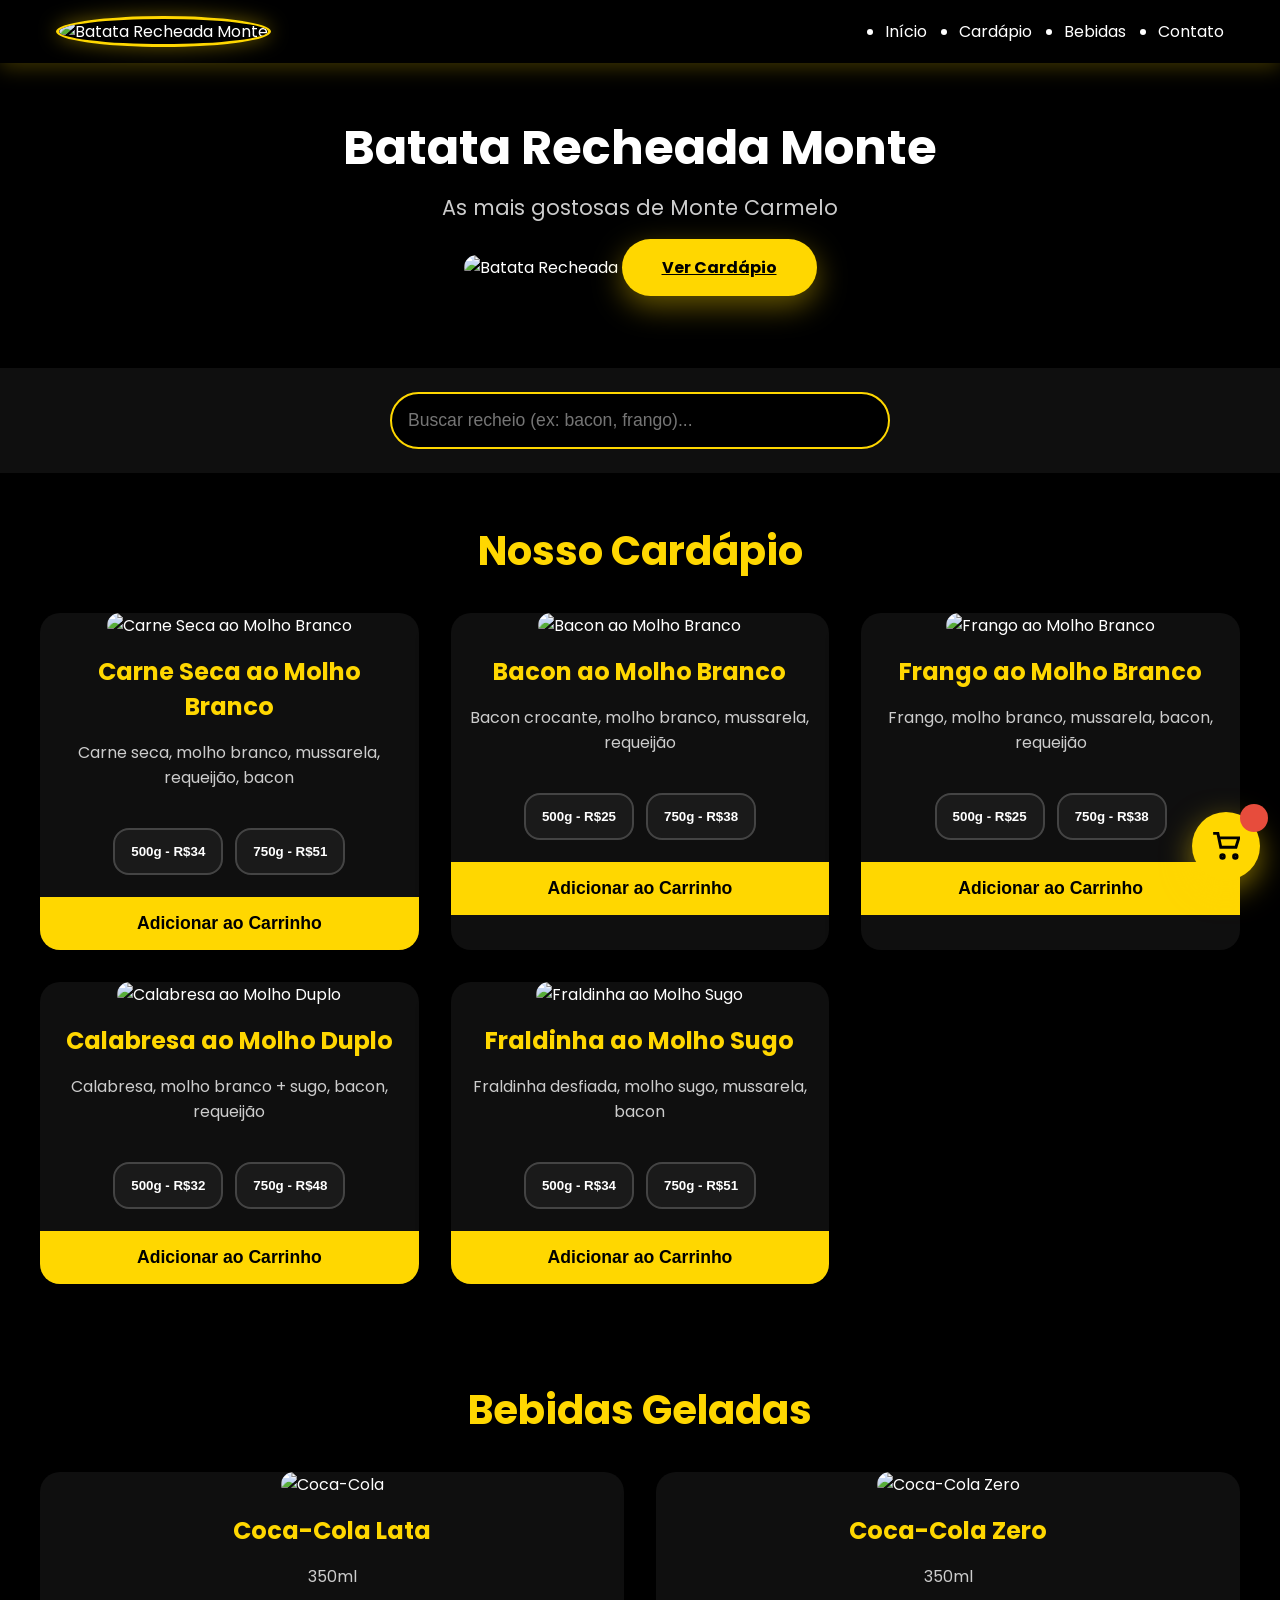
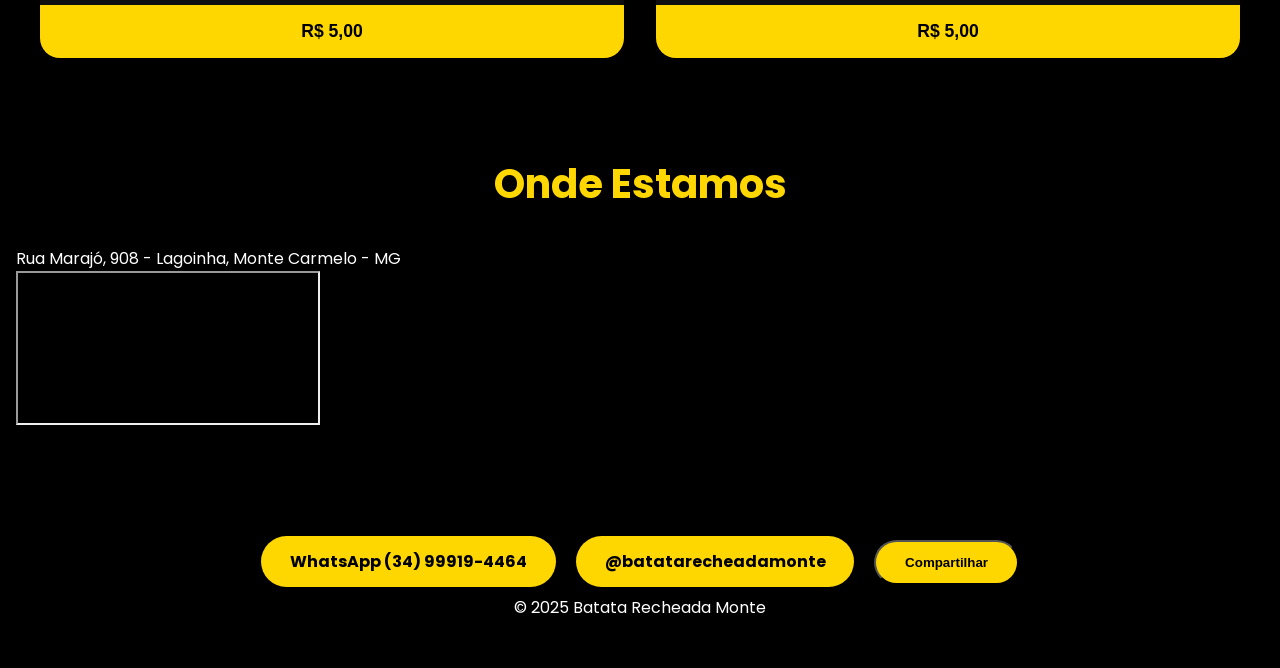
==== index.html @ 9c7a5e6d "toppdms Signed-off-by: PABLO AFONSO CASTRO RODRIGUES <130113391+pabloscriptgame@users.noreply.github" ====
<!DOCTYPE html>
<html lang="pt-BR">

<head>
    <meta charset="UTF-8">
    <meta name="viewport" content="width=device-width, initial-scale=1.0">
    <title>Batata Recheada Monte - Delivery Monte Carmelo</title>
    <meta name="description" content="As melhores batatas recheadas de Monte Carmelo! Delivery rápido via WhatsApp.">
    <link rel="stylesheet" href="style.css">
    <link href="https://fonts.googleapis.com/css2?family=Poppins:wght@300;400;500;600;700&display=swap" rel="stylesheet">
    <link rel="icon" href="https://i.ibb.co/678MfNfq/20251102-111004.png" type="image/png">
</head>

<body>

    <header>
        <nav>
            <div class="logo">
                <img src="https://i.ibb.co/fdQ1Bt4S/20251022-124747.png" alt="Batata Recheada Monte" class="logo-img">
            </div>
            <button class="hamburger" onclick="toggleMenu()">Menu</button>
            <ul class="nav-links" id="nav-links">
                <li><a href="#hero" onclick="closeMenu()">Início</a></li>
                <li><a href="#menu" onclick="closeMenu()">Cardápio</a></li>
                <li><a href="#bebidas" onclick="closeMenu()">Bebidas</a></li>
                <li><a href="#contact" onclick="closeMenu()">Contato</a></li>
            </ul>
        </nav>
    </header>

    <section id="hero">
        <div class="hero-content">
            <h1>Batata Recheada Monte</h1>
            <p>As mais gostosas de Monte Carmelo</p>
            <img src="https://i.ibb.co/DfMRR5hz/20251031-173449-1.jpg" alt="Batata Recheada" loading="lazy">
            <a href="#menu" class="btn">Ver Cardápio</a>
        </div>
    </section>

    <section id="search-section">
        <input type="search" id="menu-search" placeholder="Buscar recheio (ex: bacon, frango)...">
    </section>

    <section id="menu">
        <h2>Nosso Cardápio</h2>
        <div class="menu-grid" id="menu-grid"></div>
    </section>

    <section id="bebidas">
        <h2>Bebidas Geladas</h2>
        <div class="menu-grid">
            <article class="menu-item">
                <img src="https://i.ibb.co/qf5F4vn/20251031-163500.jpg" alt="Coca-Cola" onclick="openModal(this.src)">
                <h3>Coca-Cola Lata</h3>
                <p>350ml</p>
                <button class="add-to-cart" onclick="addDrink('Coca-Cola Lata', 5)">R$ 5,00</button>
            </article>
            <article class="menu-item">
                <img src="https://i.ibb.co/FkS7brzJ/20251031-163524.jpg" alt="Coca-Cola Zero" onclick="openModal(this.src)">
                <h3>Coca-Cola Zero</h3>
                <p>350ml</p>
                <button class="add-to-cart" onclick="addDrink('Coca-Cola Zero', 5)">R$ 5,00</button>
            </article>
        </div>
    </section>

    <section id="map-section">
        <h2>Onde Estamos</h2>
        <p>Rua Marajó, 908 - Lagoinha, Monte Carmelo - MG</p>
        <iframe src="https://www.google.com/maps/embed?pb=!1m18!1m12!1m3!1d3759.8!2d-47.4989!3d-18.725!2m3!1f0!2f0!3f0!3m2!1i1024!2i768!4f13.1!3m3!1m2!1s0x0%3A0x0!2zMTjCsDQzJzM1LjciUyA0N8KwMjknNTguM1c!5e0!3m2!1spt-BR!2sbr!4v1720572800000" allowfullscreen="" loading="lazy"></iframe>
    </section>

    <footer id="contact">
        <div class="social-links">
            <a href="https://wa.me/553499194464" target="_blank">WhatsApp (34) 99919-4464</a>
            <a href="https://instagram.com/batatarecheadamonte" target="_blank">@batatarecheadamonte</a>
            <button onclick="shareSite()" class="share-btn">Compartilhar</button>
        </div>
        <p>© 2025 Batata Recheada Monte</p>
    </footer>

    <!-- Botão Carrinho -->
    <button id="cart-toggle" onclick="toggleCart()">
        <svg width="28" height="28" viewBox="0 0 24 24" fill="none" stroke="currentColor" stroke-width="2.5">
            <circle cx="9" cy="21" r="1.5"></circle>
            <circle cx="20" cy="21" r="1.5"></circle>
            <path d="M1 1h4l2.5 12h13l2.5-8H6"></path>
        </svg>
        <span id="cart-count">0</span>
    </button>

    <!-- CARRINHO PERFEITO -->
    <div id="cart" class="cart-modal">
        <div class="cart-header">
            <h3>Seu Pedido</h3>
            <button onclick="toggleCart()" class="close-cart">×</button>
        </div>

        <div id="cart-items" class="cart-items"></div>

        <div class="cart-footer">
            <!-- Tipo de pedido -->
            <div class="delivery-options">
                <label class="active"><input type="radio" name="type" value="pickup" checked onchange="updateDelivery()"> Retirada</label>
                <label><input type="radio" name="type" value="delivery" onchange="updateDelivery()"> Entrega +R$8</label>
            </div>

            <!-- Endereço -->
            <div id="address-fields" style="display:none;">
                <input type="text" id="customer-name" placeholder="Seu nome completo">
                <input type="text" id="street" placeholder="Rua / Avenida">
                <input type="text" id="number" placeholder="Número">
                <input type="text" id="neighborhood" placeholder="Bairro">
            </div>

            <!-- Pagamento -->
            <div class="payment-options">
                <label class="active"><input type="radio" name="payment" value="dinheiro" checked> Dinheiro</label>
                <label><input type="radio" name="payment" value="cartao"> Cartão</label>
                <label class="pix-label">
                    <input type="radio" name="payment" value="pix"> PIX
                    <button type="button" onclick="copyPix()" class="copy-pix-btn">Copiar chave</button>
                </label>
            </div>

            <!-- Troco -->
            <div id="troco-field" class="troco-field">
                <input type="number" id="troco-value" placeholder="Troco para quanto? (opcional)" step="0.01">
            </div>

            <div class="total">
                <span>Total:</span>
                <strong id="cart-total">R$ 0,00</strong>
            </div>

            <button id="checkout-btn" onclick="checkout()">Finalizar Pedido no WhatsApp</button>
        </div>
    </div>

    <div id="cart-overlay" onclick="toggleCart()"></div>

    <div id="image-modal" class="image-modal" onclick="closeModal()">
        <span class="modal-close" onclick="closeModal()">×</span>
        <img id="modal-image" src="" alt="">
    </div>

    <div id="toast-container"></div>

    <script src="script.js"></script>
</body>

</html>
---- style.css ----
:root {
    --bg: #000;
    --card: #0f0f0f;
    --gold: #FFD700;
    --gold-dark: #ccac00;
    --text: #fff;
    --text-light: #ccc;
    --border: #333;
}

* {
    margin: 0;
    padding: 0;
    box-sizing: border-box
}

body {
    font-family: 'Poppins', sans-serif;
    background: var(--bg);
    color: var(--text);
    overflow-x: hidden
}


/* HEADER */

header {
    background: var(--bg);
    padding: 1rem 0;
    position: fixed;
    width: 100%;
    top: 0;
    z-index: 1000;
    box-shadow: 0 4px 20px rgba(255, 215, 0, .25)
}

nav {
    max-width: 1200px;
    margin: auto;
    display: flex;
    justify-content: space-between;
    align-items: center;
    padding: 0 1rem
}

.logo-img {
    width: 70px;
    border: 3px solid var(--gold);
    border-radius: 50%;
    box-shadow: 0 0 20px rgba(255, 215, 0, .4)
}

.hamburger {
    display: none;
    background: none;
    border: none;
    color: var(--gold);
    font-size: 2rem;
    cursor: pointer
}

.nav-links {
    display: flex;
    gap: 2rem
}

.nav-links a {
    color: var(--text);
    text-decoration: none;
    position: relative;
    transition: .3s
}

.nav-links a::after {
    content: '';
    position: absolute;
    bottom: -8px;
    left: 0;
    width: 0;
    height: 2px;
    background: var(--gold);
    transition: .3s
}

.nav-links a:hover::after {
    width: 100%
}


/* HERO */

#hero {
    text-align: center;
    padding: 7rem 1rem 4rem;
    background: linear-gradient(rgba(0, 0, 0, .85), rgba(0, 0, 0, .95)), url('https://i.ibb.co/DfMRR5hz/20251031-173449-1.jpg') center/cover
}

#hero h1 {
    font-size: 3rem;
    margin-bottom: .5rem
}

#hero p {
    font-size: 1.3rem;
    color: var(--text-light)
}

#hero img {
    max-width: 100%;
    border-radius: 20px;
    margin: 1.5rem 0;
    box-shadow: 0 15px 40px rgba(0, 0, 0, .8)
}

.btn {
    background: var(--gold);
    color: #000;
    padding: 1rem 2.5rem;
    border-radius: 50px;
    font-weight: 700;
    display: inline-block;
    margin-top: 1rem;
    box-shadow: 0 10px 30px rgba(255, 215, 0, .4);
    transition: .3s
}

.btn:hover {
    background: var(--gold-dark);
    transform: translateY(-4px)
}


/* BUSCA */

#search-section {
    padding: 1.5rem;
    background: var(--card);
    text-align: center
}

#menu-search {
    width: 90%;
    max-width: 500px;
    padding: 1rem;
    border: 2px solid var(--gold);
    border-radius: 50px;
    background: var(--bg);
    color: white;
    font-size: 1.1rem
}

#menu-search:focus {
    outline: none;
    box-shadow: 0 0 0 5px rgba(255, 215, 0, .3)
}


/* SEÇÕES */

section {
    padding: 3rem 1rem
}

h2 {
    text-align: center;
    font-size: 2.5rem;
    margin-bottom: 2rem;
    color: var(--gold)
}


/* CARDÁPIO */

.menu-grid {
    display: grid;
    grid-template-columns: repeat(auto-fit, minmax(300px, 1fr));
    gap: 2rem;
    max-width: 1200px;
    margin: auto
}

.menu-item {
    background: var(--card);
    border-radius: 20px;
    overflow: hidden;
    box-shadow: 0 10px 30px rgba(0, 0, 0, .7);
    transition: .4s;
    text-align: center
}

.menu-item:hover {
    transform: translateY(-15px);
    box-shadow: 0 20px 50px rgba(255, 215, 0, .3)
}

.menu-item img {
    width: 100%;
    height: 220px;
    object-fit: cover;
    border-radius: 16px;
    cursor: zoom-in;
    transition: .4s
}

.menu-item img:hover {
    transform: scale(1.03);
    filter: brightness(1.1)
}

.menu-item h3 {
    padding: 1rem;
    font-size: 1.5rem;
    color: var(--gold)
}

.menu-item p {
    padding: 0 1rem 1rem;
    color: var(--text-light)
}

.size-options {
    display: flex;
    gap: 12px;
    justify-content: center;
    flex-wrap: wrap;
    padding: 12px 8px;
    margin: 10px 0
}

.size-btn {
    min-width: 110px;
    padding: 14px 16px;
    background: #1a1a1a;
    color: #fff;
    border: 2px solid #444;
    border-radius: 16px;
    font-weight: 600;
    cursor: pointer;
    transition: all .3s
}

.size-btn:hover {
    background: #333;
    border-color: var(--gold)
}

.size-btn.selected {
    background: var(--gold);
    color: #000;
    border-color: var(--gold);
    box-shadow: 0 0 20px rgba(255, 215, 0, .6)
}

.add-to-cart {
    width: 100%;
    padding: 1rem;
    background: var(--gold);
    color: #000;
    border: none;
    font-weight: bold;
    font-size: 1.1rem;
    cursor: pointer;
    transition: .3s
}

.add-to-cart:hover {
    background: var(--gold-dark)
}


/* BOTÃO CARRINHO FIXO */

#cart-toggle {
    position: fixed;
    bottom: 20px;
    right: 20px;
    width: 68px;
    height: 68px;
    background: var(--gold);
    color: #000;
    border: none;
    border-radius: 50%;
    box-shadow: 0 10px 30px rgba(255, 215, 0, .5);
    z-index: 999;
    cursor: pointer;
    display: flex;
    align-items: center;
    justify-content: center;
    transition: .3s;
}

#cart-toggle:hover {
    transform: scale(1.1)
}

#cart-count {
    position: absolute;
    top: -8px;
    right: -8px;
    background: #e74c3c;
    color: white;
    width: 28px;
    height: 28px;
    border-radius: 50%;
    font-weight: bold;
    display: flex;
    align-items: center;
    justify-content: center;
    font-size: 0.9rem;
}


/* CARRINHO MODAL */

.cart-modal {
    position: fixed;
    top: 0;
    right: -100%;
    width: 100%;
    max-width: 420px;
    height: 100dvh;
    background: #111;
    z-index: 1000;
    transition: right .35s ease;
    display: flex;
    flex-direction: column;
    box-shadow: -10px 0 40px rgba(0, 0, 0, .9);
}

.cart-modal.open {
    right: 0
}

.cart-header {
    padding: 1rem 1.5rem;
    background: #000;
    display: flex;
    justify-content: space-between;
    align-items: center;
    border-bottom: 1px solid var(--border);
    flex-shrink: 0;
}

.cart-header h3 {
    color: var(--gold);
    font-size: 1.5rem
}

.close-cart {
    background: none;
    border: none;
    color: white;
    font-size: 3.5rem;
    cursor: pointer
}

.cart-items {
    flex: 1;
    overflow-y: auto;
    padding: 1rem;
    -webkit-overflow-scrolling: touch;
}

.cart-items:empty::after {
    content: "Carrinho vazio";
    color: #777;
    display: block;
    text-align: center;
    padding: 4rem;
    font-size: 1.1rem;
}

.cart-item {
    display: flex;
    justify-content: space-between;
    align-items: center;
    background: #1a1a1a;
    border-radius: 12px;
    padding: 12px;
    margin-bottom: 10px;
    gap: 10px;
}

.cart-item strong {
    color: var(--gold)
}

.cart-item .qty {
    display: flex;
    gap: 8px;
    align-items: center
}

.cart-item .qty button {
    width: 36px;
    height: 36px;
    background: var(--gold);
    color: #000;
    border: none;
    border-radius: 50%;
    font-size: 1.3rem;
    cursor: pointer;
}

.cart-footer {
    background: #000;
    padding: 1rem;
    border-top: 1px solid var(--border);
    flex-shrink: 0;
}

.delivery-options,
.payment-options {
    display: flex;
    gap: 8px;
    margin-bottom: 12px;
    flex-wrap: wrap;
}

.delivery-options label,
.payment-options label {
    padding: 10px 14px;
    background: #222;
    border-radius: 50px;
    cursor: pointer;
    font-size: 0.95rem;
    transition: .3s;
    flex: 1;
    text-align: center;
    position: relative;
}

.delivery-options label.active,
.payment-options label.active,
.delivery-options label:hover,
.payment-options label:hover {
    background: var(--gold);
    color: #000;
}


/* BOTÃO PIX */

.pix-label {
    display: flex;
    align-items: center;
    justify-content: center;
    gap: 8px
}

.copy-pix-btn {
    background: #000;
    color: var(--gold);
    border: 1px solid var(--gold);
    padding: 6px 12px;
    border-radius: 8px;
    font-size: 0.8rem;
    font-weight: bold;
    cursor: pointer;
    transition: .3s;
}

.copy-pix-btn:hover {
    background: var(--gold);
    color: #000
}

#address-fields input,
.troco-field input {
    width: 100%;
    padding: 12px;
    margin: 8px 0;
    border-radius: 12px;
    background: #222;
    border: 1px solid #444;
    color: white;
    font-size: 1rem;
}

#troco-field {
    display: none
}

.total {
    display: flex;
    justify-content: space-between;
    font-size: 1.5rem;
    color: var(--gold);
    font-weight: bold;
    margin: 15px 0;
}

#checkout-btn {
    width: 100%;
    padding: 16px;
    background: var(--gold);
    color: #000;
    border: none;
    border-radius: 50px;
    font-size: 1.3rem;
    font-weight: bold;
    cursor: pointer;
}

#checkout-btn:hover {
    background: var(--gold-dark)
}

#cart-overlay {
    position: fixed;
    top: 0;
    left: 0;
    width: 100%;
    height: 100%;
    background: rgba(0, 0, 0, .95);
    z-index: 998;
    opacity: 0;
    visibility: hidden;
    transition: .3s;
}

#cart-overlay.show {
    opacity: 1;
    visibility: visible
}


/* MODAL IMAGEM */

.image-modal {
    display: none;
    position: fixed;
    top: 0;
    left: 0;
    width: 100%;
    height: 100%;
    background: rgba(0, 0, 0, .98);
    z-index: 2000;
    align-items: center;
    justify-content: center;
    padding: 20px;
    cursor: pointer
}

.image-modal.show {
    display: flex
}

#modal-image {
    max-width: 95%;
    max-height: 95vh;
    border-radius: 16px
}

.modal-close {
    position: absolute;
    top: 20px;
    right: 30px;
    font-size: 3rem;
    color: white;
    cursor: pointer;
    z-index: 2001
}


/* TOAST */

.toast {
    position: fixed;
    top: 20px;
    right: 20px;
    background: var(--gold);
    color: #000;
    padding: 1rem 2rem;
    border-radius: 50px;
    font-weight: bold;
    opacity: 0;
    transform: translateY(-20px);
    transition: .4s;
    z-index: 2000;
    box-shadow: 0 10px 30px rgba(0, 0, 0, .5);
}

.toast.show {
    opacity: 1;
    transform: translateY(0)
}


/* FOOTER */

footer {
    background: #000;
    padding: 3rem 1rem;
    text-align: center
}

.social-links a,
.share-btn {
    background: var(--gold);
    color: #000;
    padding: .8rem 1.8rem;
    margin: .5rem;
    border-radius: 50px;
    text-decoration: none;
    font-weight: bold;
    display: inline-block;
    transition: .3s
}

.social-links a:hover,
.share-btn:hover {
    background: var(--gold-dark)
}


/* RESPONSIVO */

@media(max-width:768px) {
    .hamburger {
        display: block
    }
    .nav-links {
        position: fixed;
        top: 80px;
        left: 0;
        width: 100%;
        background: var(--bg);
        flex-direction: column;
        display: none;
        padding: 1rem 0
    }
    .nav-links.active {
        display: flex
    }
    .cart-modal {
        max-width: none
    }
}
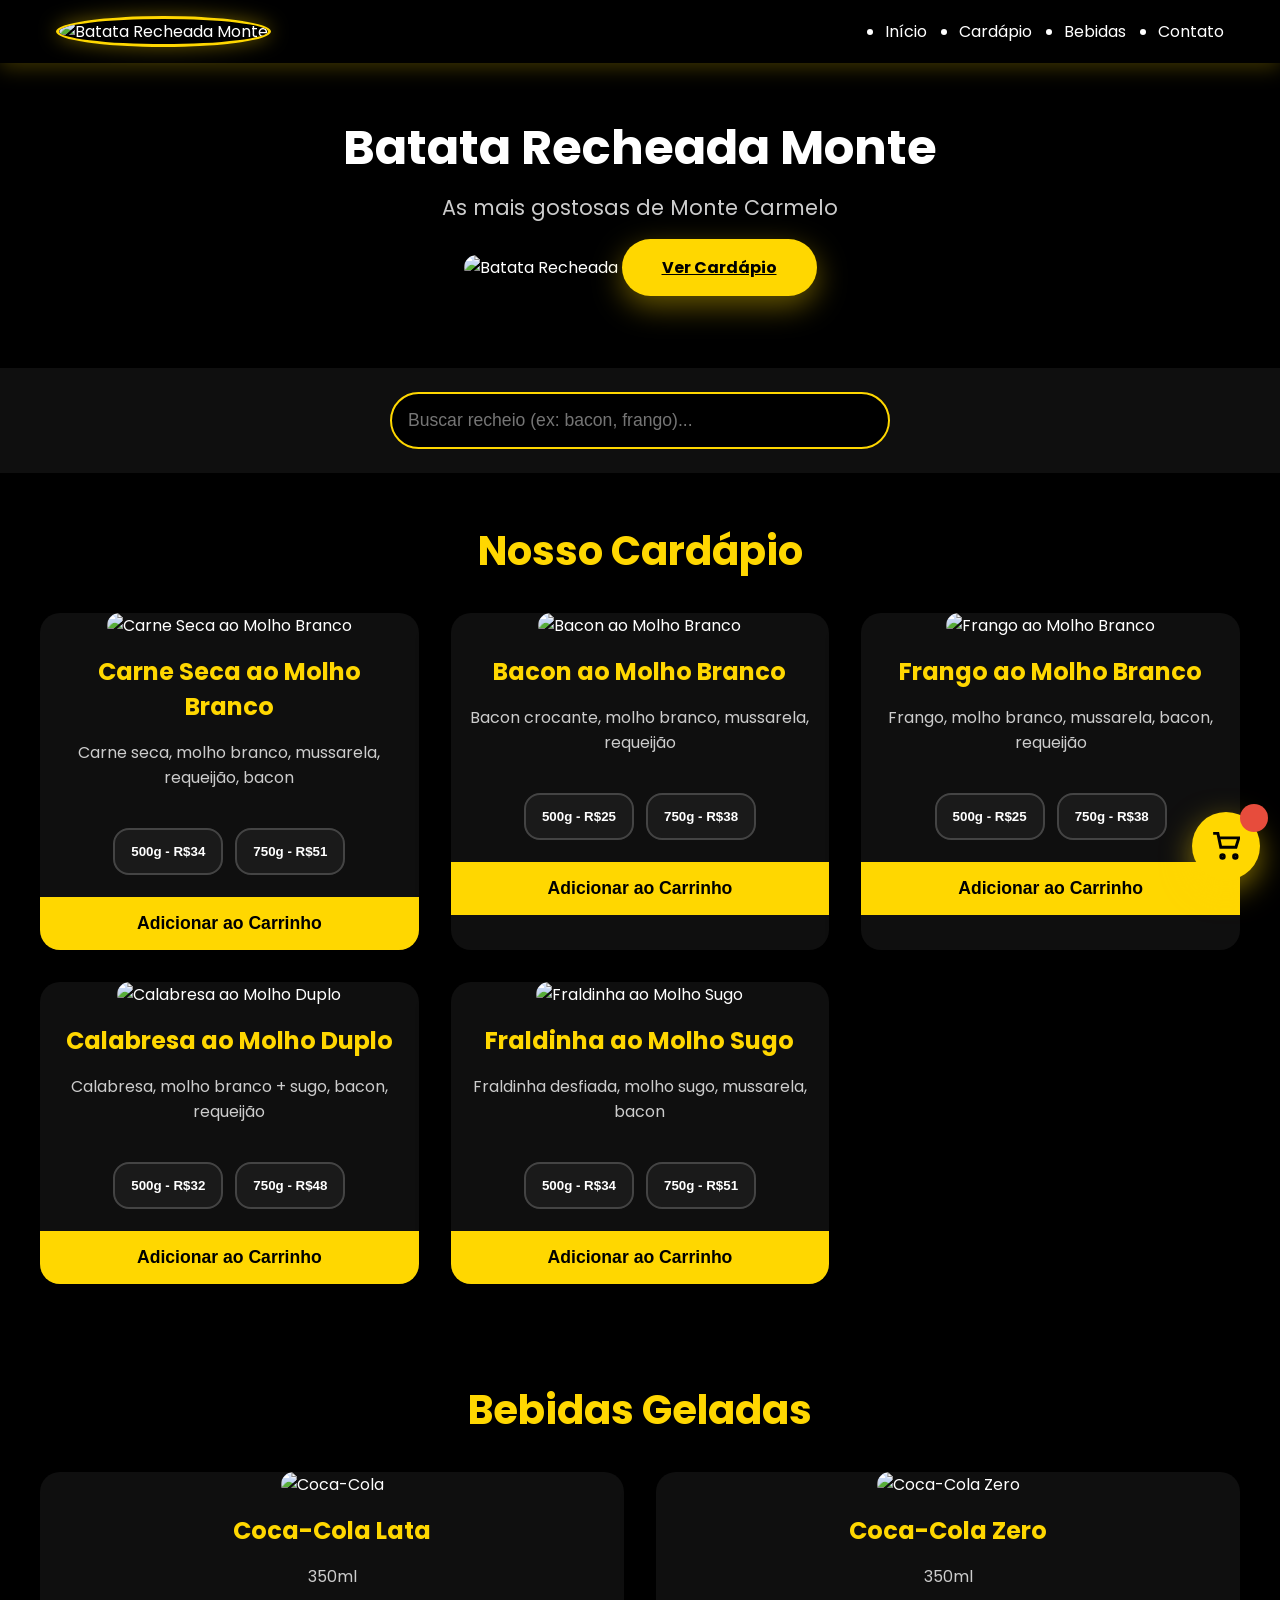
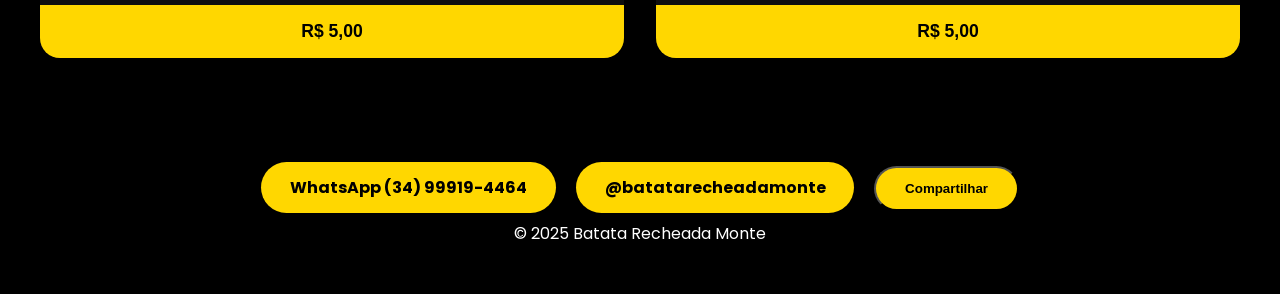
==== commit 1373c80d: "okok sdsd  Signed-off-by: PABLO AFONSO CASTRO RODRIGUES <130113391+pabloscriptgame@users.noreply.git" ====
--- a/index.html
+++ b/index.html
@@ -8,7 +8,7 @@
     <meta name="description" content="As melhores batatas recheadas de Monte Carmelo! Delivery rápido via WhatsApp.">
     <link rel="stylesheet" href="style.css">
     <link href="https://fonts.googleapis.com/css2?family=Poppins:wght@300;400;500;600;700&display=swap" rel="stylesheet">
-    <link rel="icon" href="https://i.ibb.co/678MfNfq/20251102-111004.png" type="image/png">
+    <link rel="icon" href="https://i.ibb.co/yF3gpKXy/logo-natal-Photoroom.png" type="image/png">
 </head>
 
 <body>
@@ -16,7 +16,7 @@
     <header>
         <nav>
             <div class="logo">
-                <img src="https://i.ibb.co/fdQ1Bt4S/20251022-124747.png" alt="Batata Recheada Monte" class="logo-img">
+                <img src="https://i.ibb.co/yF3gpKXy/logo-natal-Photoroom.png" alt="Batata Recheada Monte" class="logo-img">
             </div>
             <button class="hamburger" onclick="toggleMenu()">Menu</button>
             <ul class="nav-links" id="nav-links">
@@ -64,12 +64,6 @@
         </div>
     </section>
 
-    <section id="map-section">
-        <h2>Onde Estamos</h2>
-        <p>Rua Marajó, 908 - Lagoinha, Monte Carmelo - MG</p>
-        <iframe src="https://www.google.com/maps/embed?pb=!1m18!1m12!1m3!1d3759.8!2d-47.4989!3d-18.725!2m3!1f0!2f0!3f0!3m2!1i1024!2i768!4f13.1!3m3!1m2!1s0x0%3A0x0!2zMTjCsDQzJzM1LjciUyA0N8KwMjknNTguM1c!5e0!3m2!1spt-BR!2sbr!4v1720572800000" allowfullscreen="" loading="lazy"></iframe>
-    </section>
-
     <footer id="contact">
         <div class="social-links">
             <a href="https://wa.me/553499194464" target="_blank">WhatsApp (34) 99919-4464</a>
@@ -89,31 +83,24 @@
         <span id="cart-count">0</span>
     </button>
 
-    <!-- CARRINHO PERFEITO -->
+    <!-- CARRINHO MODAL -->
     <div id="cart" class="cart-modal">
         <div class="cart-header">
             <h3>Seu Pedido</h3>
             <button onclick="toggleCart()" class="close-cart">×</button>
         </div>
-
         <div id="cart-items" class="cart-items"></div>
-
         <div class="cart-footer">
-            <!-- Tipo de pedido -->
             <div class="delivery-options">
                 <label class="active"><input type="radio" name="type" value="pickup" checked onchange="updateDelivery()"> Retirada</label>
                 <label><input type="radio" name="type" value="delivery" onchange="updateDelivery()"> Entrega +R$8</label>
             </div>
-
-            <!-- Endereço -->
             <div id="address-fields" style="display:none;">
                 <input type="text" id="customer-name" placeholder="Seu nome completo">
                 <input type="text" id="street" placeholder="Rua / Avenida">
                 <input type="text" id="number" placeholder="Número">
                 <input type="text" id="neighborhood" placeholder="Bairro">
             </div>
-
-            <!-- Pagamento -->
             <div class="payment-options">
                 <label class="active"><input type="radio" name="payment" value="dinheiro" checked> Dinheiro</label>
                 <label><input type="radio" name="payment" value="cartao"> Cartão</label>
@@ -122,21 +109,16 @@
                     <button type="button" onclick="copyPix()" class="copy-pix-btn">Copiar chave</button>
                 </label>
             </div>
-
-            <!-- Troco -->
             <div id="troco-field" class="troco-field">
                 <input type="number" id="troco-value" placeholder="Troco para quanto? (opcional)" step="0.01">
             </div>
-
             <div class="total">
                 <span>Total:</span>
                 <strong id="cart-total">R$ 0,00</strong>
             </div>
-
             <button id="checkout-btn" onclick="checkout()">Finalizar Pedido no WhatsApp</button>
         </div>
     </div>
-
     <div id="cart-overlay" onclick="toggleCart()"></div>
 
     <div id="image-modal" class="image-modal" onclick="closeModal()">
--- a/style.css
+++ b/style.css
@@ -11,18 +11,15 @@
 * {
     margin: 0;
     padding: 0;
-    box-sizing: border-box
+    box-sizing: border-box;
 }
 
 body {
     font-family: 'Poppins', sans-serif;
     background: var(--bg);
     color: var(--text);
-    overflow-x: hidden
-}
-
-
-/* HEADER */
+    overflow-x: hidden;
+}
 
 header {
     background: var(--bg);
@@ -31,7 +28,7 @@
     width: 100%;
     top: 0;
     z-index: 1000;
-    box-shadow: 0 4px 20px rgba(255, 215, 0, .25)
+    box-shadow: 0 4px 20px rgba(255, 215, 0, .25);
 }
 
 nav {
@@ -40,14 +37,14 @@
     display: flex;
     justify-content: space-between;
     align-items: center;
-    padding: 0 1rem
+    padding: 0 1rem;
 }
 
 .logo-img {
     width: 70px;
     border: 3px solid var(--gold);
     border-radius: 50%;
-    box-shadow: 0 0 20px rgba(255, 215, 0, .4)
+    box-shadow: 0 0 20px rgba(255, 215, 0, .4);
 }
 
 .hamburger {
@@ -56,19 +53,19 @@
     border: none;
     color: var(--gold);
     font-size: 2rem;
-    cursor: pointer
+    cursor: pointer;
 }
 
 .nav-links {
     display: flex;
-    gap: 2rem
+    gap: 2rem;
 }
 
 .nav-links a {
     color: var(--text);
     text-decoration: none;
     position: relative;
-    transition: .3s
+    transition: .3s;
 }
 
 .nav-links a::after {
@@ -79,37 +76,34 @@
     width: 0;
     height: 2px;
     background: var(--gold);
-    transition: .3s
+    transition: .3s;
 }
 
 .nav-links a:hover::after {
-    width: 100%
-}
-
-
-/* HERO */
+    width: 100%;
+}
 
 #hero {
     text-align: center;
     padding: 7rem 1rem 4rem;
-    background: linear-gradient(rgba(0, 0, 0, .85), rgba(0, 0, 0, .95)), url('https://i.ibb.co/DfMRR5hz/20251031-173449-1.jpg') center/cover
+    background: linear-gradient(rgba(0, 0, 0, .85), rgba(0, 0, 0, .95)), url('https://i.ibb.co/DfMRR5hz/20251031-173449-1.jpg') center/cover;
 }
 
 #hero h1 {
     font-size: 3rem;
-    margin-bottom: .5rem
+    margin-bottom: .5rem;
 }
 
 #hero p {
     font-size: 1.3rem;
-    color: var(--text-light)
+    color: var(--text-light);
 }
 
 #hero img {
     max-width: 100%;
     border-radius: 20px;
     margin: 1.5rem 0;
-    box-shadow: 0 15px 40px rgba(0, 0, 0, .8)
+    box-shadow: 0 15px 40px rgba(0, 0, 0, .8);
 }
 
 .btn {
@@ -121,21 +115,18 @@
     display: inline-block;
     margin-top: 1rem;
     box-shadow: 0 10px 30px rgba(255, 215, 0, .4);
-    transition: .3s
+    transition: .3s;
 }
 
 .btn:hover {
     background: var(--gold-dark);
-    transform: translateY(-4px)
-}
-
-
-/* BUSCA */
+    transform: translateY(-4px);
+}
 
 #search-section {
     padding: 1.5rem;
     background: var(--card);
-    text-align: center
+    text-align: center;
 }
 
 #menu-search {
@@ -146,37 +137,31 @@
     border-radius: 50px;
     background: var(--bg);
     color: white;
-    font-size: 1.1rem
+    font-size: 1.1rem;
 }
 
 #menu-search:focus {
     outline: none;
-    box-shadow: 0 0 0 5px rgba(255, 215, 0, .3)
-}
-
-
-/* SEÇÕES */
+    box-shadow: 0 0 0 5px rgba(255, 215, 0, .3);
+}
 
 section {
-    padding: 3rem 1rem
+    padding: 3rem 1rem;
 }
 
 h2 {
     text-align: center;
     font-size: 2.5rem;
     margin-bottom: 2rem;
-    color: var(--gold)
-}
-
-
-/* CARDÁPIO */
+    color: var(--gold);
+}
 
 .menu-grid {
     display: grid;
     grid-template-columns: repeat(auto-fit, minmax(300px, 1fr));
     gap: 2rem;
     max-width: 1200px;
-    margin: auto
+    margin: auto;
 }
 
 .menu-item {
@@ -185,12 +170,12 @@
     overflow: hidden;
     box-shadow: 0 10px 30px rgba(0, 0, 0, .7);
     transition: .4s;
-    text-align: center
+    text-align: center;
 }
 
 .menu-item:hover {
     transform: translateY(-15px);
-    box-shadow: 0 20px 50px rgba(255, 215, 0, .3)
+    box-shadow: 0 20px 50px rgba(255, 215, 0, .3);
 }
 
 .menu-item img {
@@ -199,23 +184,23 @@
     object-fit: cover;
     border-radius: 16px;
     cursor: zoom-in;
-    transition: .4s
+    transition: .4s;
 }
 
 .menu-item img:hover {
     transform: scale(1.03);
-    filter: brightness(1.1)
+    filter: brightness(1.1);
 }
 
 .menu-item h3 {
     padding: 1rem;
     font-size: 1.5rem;
-    color: var(--gold)
+    color: var(--gold);
 }
 
 .menu-item p {
     padding: 0 1rem 1rem;
-    color: var(--text-light)
+    color: var(--text-light);
 }
 
 .size-options {
@@ -224,7 +209,7 @@
     justify-content: center;
     flex-wrap: wrap;
     padding: 12px 8px;
-    margin: 10px 0
+    margin: 10px 0;
 }
 
 .size-btn {
@@ -236,19 +221,19 @@
     border-radius: 16px;
     font-weight: 600;
     cursor: pointer;
-    transition: all .3s
+    transition: all .3s;
 }
 
 .size-btn:hover {
     background: #333;
-    border-color: var(--gold)
+    border-color: var(--gold);
 }
 
 .size-btn.selected {
     background: var(--gold);
     color: #000;
     border-color: var(--gold);
-    box-shadow: 0 0 20px rgba(255, 215, 0, .6)
+    box-shadow: 0 0 20px rgba(255, 215, 0, .6);
 }
 
 .add-to-cart {
@@ -260,15 +245,12 @@
     font-weight: bold;
     font-size: 1.1rem;
     cursor: pointer;
-    transition: .3s
+    transition: .3s;
 }
 
 .add-to-cart:hover {
-    background: var(--gold-dark)
-}
-
-
-/* BOTÃO CARRINHO FIXO */
+    background: var(--gold-dark);
+}
 
 #cart-toggle {
     position: fixed;
@@ -290,7 +272,7 @@
 }
 
 #cart-toggle:hover {
-    transform: scale(1.1)
+    transform: scale(1.1);
 }
 
 #cart-count {
@@ -310,7 +292,7 @@
 }
 
 
-/* CARRINHO MODAL */
+/* CARRINHO COM ROLAGEM PERFEITA */
 
 .cart-modal {
     position: fixed;
@@ -328,7 +310,7 @@
 }
 
 .cart-modal.open {
-    right: 0
+    right: 0;
 }
 
 .cart-header {
@@ -343,7 +325,7 @@
 
 .cart-header h3 {
     color: var(--gold);
-    font-size: 1.5rem
+    font-size: 1.5rem;
 }
 
 .close-cart {
@@ -351,14 +333,29 @@
     border: none;
     color: white;
     font-size: 3.5rem;
-    cursor: pointer
+    cursor: pointer;
+    line-height: 1;
 }
 
 .cart-items {
     flex: 1;
     overflow-y: auto;
     padding: 1rem;
+    min-height: 0;
     -webkit-overflow-scrolling: touch;
+}
+
+.cart-items::-webkit-scrollbar {
+    width: 8px;
+}
+
+.cart-items::-webkit-scrollbar-track {
+    background: #000;
+}
+
+.cart-items::-webkit-scrollbar-thumb {
+    background: var(--gold);
+    border-radius: 4px;
 }
 
 .cart-items:empty::after {
@@ -382,13 +379,7 @@
 }
 
 .cart-item strong {
-    color: var(--gold)
-}
-
-.cart-item .qty {
-    display: flex;
-    gap: 8px;
-    align-items: center
+    color: var(--gold);
 }
 
 .cart-item .qty button {
@@ -427,7 +418,6 @@
     transition: .3s;
     flex: 1;
     text-align: center;
-    position: relative;
 }
 
 .delivery-options label.active,
@@ -438,14 +428,11 @@
     color: #000;
 }
 
-
-/* BOTÃO PIX */
-
 .pix-label {
     display: flex;
     align-items: center;
     justify-content: center;
-    gap: 8px
+    gap: 8px;
 }
 
 .copy-pix-btn {
@@ -462,7 +449,7 @@
 
 .copy-pix-btn:hover {
     background: var(--gold);
-    color: #000
+    color: #000;
 }
 
 #address-fields input,
@@ -478,7 +465,7 @@
 }
 
 #troco-field {
-    display: none
+    display: none;
 }
 
 .total {
@@ -503,7 +490,7 @@
 }
 
 #checkout-btn:hover {
-    background: var(--gold-dark)
+    background: var(--gold-dark);
 }
 
 #cart-overlay {
@@ -521,11 +508,8 @@
 
 #cart-overlay.show {
     opacity: 1;
-    visibility: visible
-}
-
-
-/* MODAL IMAGEM */
+    visibility: visible;
+}
 
 .image-modal {
     display: none;
@@ -539,17 +523,17 @@
     align-items: center;
     justify-content: center;
     padding: 20px;
-    cursor: pointer
+    cursor: pointer;
 }
 
 .image-modal.show {
-    display: flex
+    display: flex;
 }
 
 #modal-image {
     max-width: 95%;
     max-height: 95vh;
-    border-radius: 16px
+    border-radius: 16px;
 }
 
 .modal-close {
@@ -559,11 +543,8 @@
     font-size: 3rem;
     color: white;
     cursor: pointer;
-    z-index: 2001
-}
-
-
-/* TOAST */
+    z-index: 2001;
+}
 
 .toast {
     position: fixed;
@@ -583,16 +564,13 @@
 
 .toast.show {
     opacity: 1;
-    transform: translateY(0)
-}
-
-
-/* FOOTER */
+    transform: translateY(0);
+}
 
 footer {
     background: #000;
     padding: 3rem 1rem;
-    text-align: center
+    text-align: center;
 }
 
 .social-links a,
@@ -605,16 +583,13 @@
     text-decoration: none;
     font-weight: bold;
     display: inline-block;
-    transition: .3s
+    transition: .3s;
 }
 
 .social-links a:hover,
 .share-btn:hover {
-    background: var(--gold-dark)
-}
-
-
-/* RESPONSIVO */
+    background: var(--gold-dark);
+}
 
 @media(max-width:768px) {
     .hamburger {
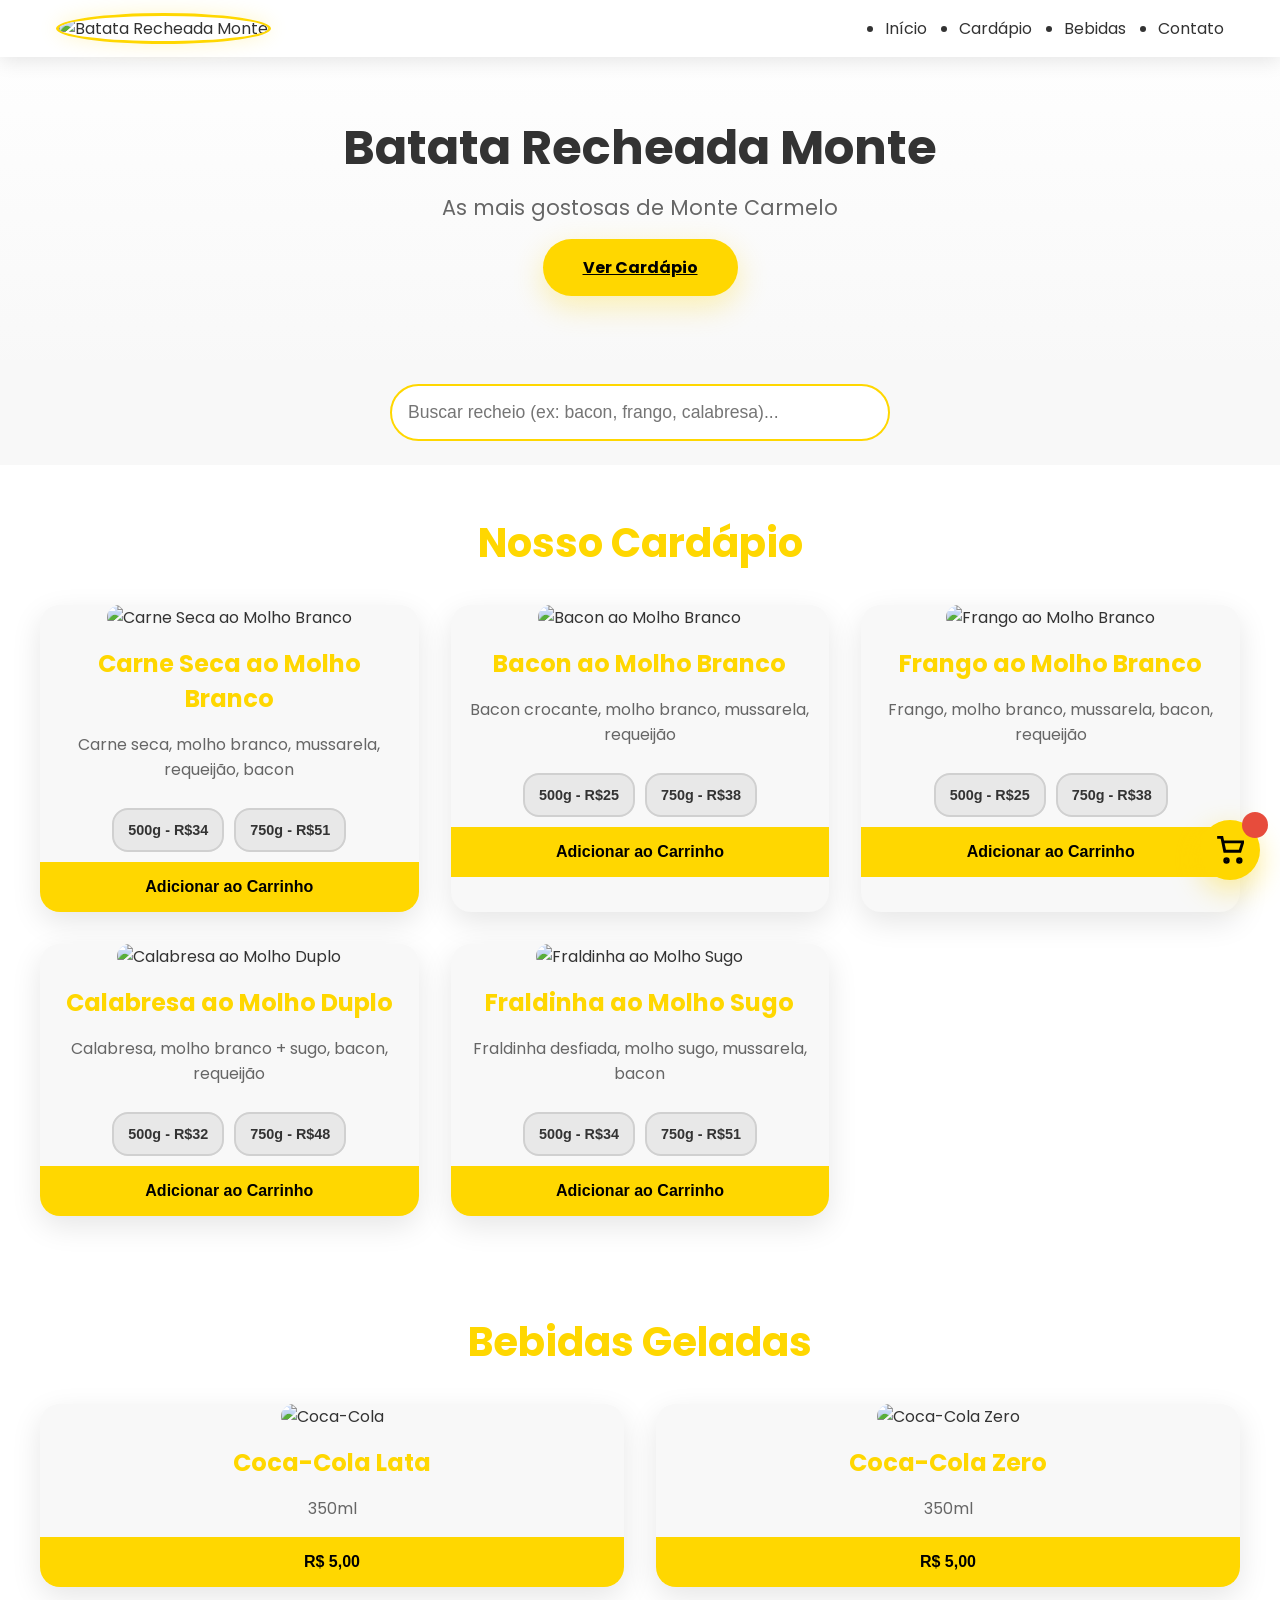
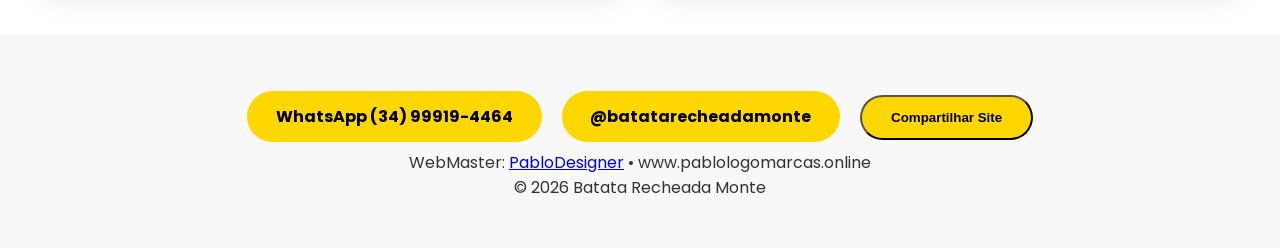
==== commit d80ee593: "Batata rechegada JAVA1 1  Signed-off-by: PABLO AFONSO CASTRO RODRIGUES <130113391+pabloscriptgame@us" ====
--- a/index.html
+++ b/index.html
@@ -1,44 +1,28 @@
 <!DOCTYPE html>
 <html lang="pt-BR">
-
 <head>
     <meta charset="UTF-8">
-    <meta name="viewport" content="width=device-width, initial-scale=1.0">
+    <meta name="viewport" content="width=device-width, initial-scale=1.0, maximum-scale=1.0, user-scalable=no">
     <title>Batata Recheada Monte - Delivery Monte Carmelo</title>
     <meta name="description" content="As melhores batatas recheadas de Monte Carmelo! Delivery rápido via WhatsApp.">
     <link rel="stylesheet" href="style.css">
-    <link href="https://fonts.googleapis.com/css2?family=Poppins:wght@300;400;500;600;700&display=swap" rel="stylesheet">
+    <link href="https://fonts.googleapis.com/css2?family=Poppins:wght@300;400;500;600;700;800&display=swap" rel="stylesheet">
     <link rel="icon" href="https://i.ibb.co/yF3gpKXy/logo-natal-Photoroom.png" type="image/png">
 </head>
-
 <body>
 
-    <header>
-        <nav>
-            <div class="logo">
-                <img src="https://i.ibb.co/yF3gpKXy/logo-natal-Photoroom.png" alt="Batata Recheada Monte" class="logo-img">
-            </div>
-            <button class="hamburger" onclick="toggleMenu()">Menu</button>
-            <ul class="nav-links" id="nav-links">
-                <li><a href="#hero" onclick="closeMenu()">Início</a></li>
-                <li><a href="#menu" onclick="closeMenu()">Cardápio</a></li>
-                <li><a href="#bebidas" onclick="closeMenu()">Bebidas</a></li>
-                <li><a href="#contact" onclick="closeMenu()">Contato</a></li>
-            </ul>
-        </nav>
-    </header>
+    <div id="header-container"></div>
 
     <section id="hero">
         <div class="hero-content">
             <h1>Batata Recheada Monte</h1>
             <p>As mais gostosas de Monte Carmelo</p>
-            <img src="https://i.ibb.co/DfMRR5hz/20251031-173449-1.jpg" alt="Batata Recheada" loading="lazy">
             <a href="#menu" class="btn">Ver Cardápio</a>
         </div>
     </section>
 
     <section id="search-section">
-        <input type="search" id="menu-search" placeholder="Buscar recheio (ex: bacon, frango)...">
+        <input type="search" id="menu-search" placeholder="Buscar recheio (ex: bacon, frango, calabresa)...">
     </section>
 
     <section id="menu">
@@ -68,29 +52,31 @@
         <div class="social-links">
             <a href="https://wa.me/553499194464" target="_blank">WhatsApp (34) 99919-4464</a>
             <a href="https://instagram.com/batatarecheadamonte" target="_blank">@batatarecheadamonte</a>
-            <button onclick="shareSite()" class="share-btn">Compartilhar</button>
+            <button onclick="shareSite()" class="share-btn">Compartilhar Site</button>
         </div>
-        <p>© 2025 Batata Recheada Monte</p>
+        <p class="webmaster">
+            WebMaster: <a href="https://www.pablologomarcas.online" target="_blank">PabloDesigner</a> • www.pablologomarcas.online
+        </p>
+        <p>© 2026 Batata Recheada Monte</p>
     </footer>
 
-    <!-- Botão Carrinho -->
     <button id="cart-toggle" onclick="toggleCart()">
         <svg width="28" height="28" viewBox="0 0 24 24" fill="none" stroke="currentColor" stroke-width="2.5">
             <circle cx="9" cy="21" r="1.5"></circle>
             <circle cx="20" cy="21" r="1.5"></circle>
             <path d="M1 1h4l2.5 12h13l2.5-8H6"></path>
         </svg>
-        <span id="cart-count">0</span>
+        <span id="cart-count"></span>
     </button>
 
-    <!-- CARRINHO MODAL -->
     <div id="cart" class="cart-modal">
         <div class="cart-header">
             <h3>Seu Pedido</h3>
             <button onclick="toggleCart()" class="close-cart">×</button>
         </div>
         <div id="cart-items" class="cart-items"></div>
-        <div class="cart-footer">
+
+        <div class="cart-scroll-area">
             <div class="delivery-options">
                 <label class="active"><input type="radio" name="type" value="pickup" checked onchange="updateDelivery()"> Retirada</label>
                 <label><input type="radio" name="type" value="delivery" onchange="updateDelivery()"> Entrega +R$8</label>
@@ -109,13 +95,16 @@
                     <button type="button" onclick="copyPix()" class="copy-pix-btn">Copiar chave</button>
                 </label>
             </div>
-            <div id="troco-field" class="troco-field">
+            <div id="troco-field" class="troco-field" style="display:none;">
                 <input type="number" id="troco-value" placeholder="Troco para quanto? (opcional)" step="0.01">
             </div>
             <div class="total">
                 <span>Total:</span>
                 <strong id="cart-total">R$ 0,00</strong>
             </div>
+        </div>
+
+        <div class="cart-footer-fixed">
             <button id="checkout-btn" onclick="checkout()">Finalizar Pedido no WhatsApp</button>
         </div>
     </div>
@@ -130,5 +119,4 @@
 
     <script src="script.js"></script>
 </body>
-
 </html>
--- a/style.css
+++ b/style.css
@@ -1,11 +1,11 @@
 :root {
-    --bg: #000;
-    --card: #0f0f0f;
+    --bg: #ffffff;
+    --card: #f8f8f8;
     --gold: #FFD700;
     --gold-dark: #ccac00;
-    --text: #fff;
-    --text-light: #ccc;
-    --border: #333;
+    --text: #333333;
+    --text-light: #666666;
+    --border: #e0e0e0;
 }
 
 * {
@@ -23,12 +23,12 @@
 
 header {
     background: var(--bg);
-    padding: 1rem 0;
+    padding: 0.8rem 0;
     position: fixed;
     width: 100%;
     top: 0;
     z-index: 1000;
-    box-shadow: 0 4px 20px rgba(255, 215, 0, .25);
+    box-shadow: 0 4px 20px rgba(0, 0, 0, .1);
 }
 
 nav {
@@ -44,7 +44,7 @@
     width: 70px;
     border: 3px solid var(--gold);
     border-radius: 50%;
-    box-shadow: 0 0 20px rgba(255, 215, 0, .4);
+    box-shadow: 0 0 20px rgba(255, 215, 0, .2);
 }
 
 .hamburger {
@@ -86,7 +86,7 @@
 #hero {
     text-align: center;
     padding: 7rem 1rem 4rem;
-    background: linear-gradient(rgba(0, 0, 0, .85), rgba(0, 0, 0, .95)), url('https://i.ibb.co/DfMRR5hz/20251031-173449-1.jpg') center/cover;
+    background: linear-gradient(rgba(255, 255, 255, .9), rgba(248, 248, 248, .95)), url('https://i.ibb.co/DfMRR5hz/20251031-173449-1.jpg') center/cover;
 }
 
 #hero h1 {
@@ -103,7 +103,7 @@
     max-width: 100%;
     border-radius: 20px;
     margin: 1.5rem 0;
-    box-shadow: 0 15px 40px rgba(0, 0, 0, .8);
+    box-shadow: 0 15px 40px rgba(0, 0, 0, .2);
 }
 
 .btn {
@@ -114,7 +114,7 @@
     font-weight: 700;
     display: inline-block;
     margin-top: 1rem;
-    box-shadow: 0 10px 30px rgba(255, 215, 0, .4);
+    box-shadow: 0 10px 30px rgba(255, 215, 0, .3);
     transition: .3s;
 }
 
@@ -135,14 +135,9 @@
     padding: 1rem;
     border: 2px solid var(--gold);
     border-radius: 50px;
-    background: var(--bg);
-    color: white;
+    background: #ffffff;
+    color: var(--text);
     font-size: 1.1rem;
-}
-
-#menu-search:focus {
-    outline: none;
-    box-shadow: 0 0 0 5px rgba(255, 215, 0, .3);
 }
 
 section {
@@ -168,14 +163,14 @@
     background: var(--card);
     border-radius: 20px;
     overflow: hidden;
-    box-shadow: 0 10px 30px rgba(0, 0, 0, .7);
+    box-shadow: 0 10px 30px rgba(0, 0, 0, .1);
     transition: .4s;
     text-align: center;
 }
 
 .menu-item:hover {
     transform: translateY(-15px);
-    box-shadow: 0 20px 50px rgba(255, 215, 0, .3);
+    box-shadow: 0 20px 50px rgba(255, 215, 0, .2);
 }
 
 .menu-item img {
@@ -184,12 +179,6 @@
     object-fit: cover;
     border-radius: 16px;
     cursor: zoom-in;
-    transition: .4s;
-}
-
-.menu-item img:hover {
-    transform: scale(1.03);
-    filter: brightness(1.1);
 }
 
 .menu-item h3 {
@@ -205,27 +194,27 @@
 
 .size-options {
     display: flex;
-    gap: 12px;
+    gap: 10px;
     justify-content: center;
     flex-wrap: wrap;
-    padding: 12px 8px;
-    margin: 10px 0;
+    padding: 10px 8px;
 }
 
 .size-btn {
-    min-width: 110px;
-    padding: 14px 16px;
-    background: #1a1a1a;
-    color: #fff;
-    border: 2px solid #444;
+    min-width: 100px;
+    padding: 12px 14px;
+    background: #e8e8e8;
+    color: var(--text);
+    border: 2px solid #d0d0d0;
     border-radius: 16px;
     font-weight: 600;
     cursor: pointer;
     transition: all .3s;
+    font-size: 0.9rem;
 }
 
 .size-btn:hover {
-    background: #333;
+    background: #d8d8d8;
     border-color: var(--gold);
 }
 
@@ -233,7 +222,7 @@
     background: var(--gold);
     color: #000;
     border-color: var(--gold);
-    box-shadow: 0 0 20px rgba(255, 215, 0, .6);
+    box-shadow: 0 0 20px rgba(255, 215, 0, .4);
 }
 
 .add-to-cart {
@@ -243,7 +232,7 @@
     color: #000;
     border: none;
     font-weight: bold;
-    font-size: 1.1rem;
+    font-size: 1rem;
     cursor: pointer;
     transition: .3s;
 }
@@ -252,17 +241,18 @@
     background: var(--gold-dark);
 }
 
+/* CARRINHO - FINO E FUNCIONAL */
 #cart-toggle {
     position: fixed;
     bottom: 20px;
     right: 20px;
-    width: 68px;
-    height: 68px;
+    width: 60px;
+    height: 60px;
     background: var(--gold);
     color: #000;
     border: none;
     border-radius: 50%;
-    box-shadow: 0 10px 30px rgba(255, 215, 0, .5);
+    box-shadow: 0 10px 30px rgba(255, 215, 0, .4);
     z-index: 999;
     cursor: pointer;
     display: flex;
@@ -281,8 +271,8 @@
     right: -8px;
     background: #e74c3c;
     color: white;
-    width: 28px;
-    height: 28px;
+    width: 26px;
+    height: 26px;
     border-radius: 50%;
     font-weight: bold;
     display: flex;
@@ -290,9 +280,6 @@
     justify-content: center;
     font-size: 0.9rem;
 }
-
-
-/* CARRINHO COM ROLAGEM PERFEITA */
 
 .cart-modal {
     position: fixed;
@@ -301,12 +288,12 @@
     width: 100%;
     max-width: 420px;
     height: 100dvh;
-    background: #111;
+    background: #ffffff;
     z-index: 1000;
     transition: right .35s ease;
     display: flex;
     flex-direction: column;
-    box-shadow: -10px 0 40px rgba(0, 0, 0, .9);
+    box-shadow: -10px 0 40px rgba(0, 0, 0, .15);
 }
 
 .cart-modal.open {
@@ -315,7 +302,7 @@
 
 .cart-header {
     padding: 1rem 1.5rem;
-    background: #000;
+    background: #f8f8f8;
     display: flex;
     justify-content: space-between;
     align-items: center;
@@ -331,8 +318,8 @@
 .close-cart {
     background: none;
     border: none;
-    color: white;
-    font-size: 3.5rem;
+    color: var(--text);
+    font-size: 3rem;
     cursor: pointer;
     line-height: 1;
 }
@@ -341,63 +328,39 @@
     flex: 1;
     overflow-y: auto;
     padding: 1rem;
-    min-height: 0;
     -webkit-overflow-scrolling: touch;
 }
 
-.cart-items::-webkit-scrollbar {
-    width: 8px;
-}
-
-.cart-items::-webkit-scrollbar-track {
-    background: #000;
-}
-
-.cart-items::-webkit-scrollbar-thumb {
-    background: var(--gold);
-    border-radius: 4px;
-}
-
-.cart-items:empty::after {
-    content: "Carrinho vazio";
-    color: #777;
-    display: block;
-    text-align: center;
-    padding: 4rem;
-    font-size: 1.1rem;
-}
-
 .cart-item {
     display: flex;
     justify-content: space-between;
     align-items: center;
-    background: #1a1a1a;
+    background: #f5f5f5;
     border-radius: 12px;
-    padding: 12px;
+    padding: 10px;
     margin-bottom: 10px;
-    gap: 10px;
+    font-size: 0.95rem;
 }
 
 .cart-item strong {
     color: var(--gold);
 }
 
-.cart-item .qty button {
-    width: 36px;
-    height: 36px;
+.qty button {
+    width: 34px;
+    height: 34px;
     background: var(--gold);
     color: #000;
     border: none;
     border-radius: 50%;
-    font-size: 1.3rem;
-    cursor: pointer;
-}
-
-.cart-footer {
-    background: #000;
+    font-size: 1.2rem;
+    cursor: pointer;
+}
+
+.cart-scroll-area {
     padding: 1rem;
+    background: #f8f8f8;
     border-top: 1px solid var(--border);
-    flex-shrink: 0;
 }
 
 .delivery-options,
@@ -410,20 +373,18 @@
 
 .delivery-options label,
 .payment-options label {
-    padding: 10px 14px;
-    background: #222;
+    flex: 1;
+    padding: 10px 12px;
+    background: #e8e8e8;
     border-radius: 50px;
     cursor: pointer;
-    font-size: 0.95rem;
-    transition: .3s;
-    flex: 1;
+    font-size: 0.9rem;
+    transition: .3s;
     text-align: center;
 }
 
 .delivery-options label.active,
-.payment-options label.active,
-.delivery-options label:hover,
-.payment-options label:hover {
+.payment-options label.active {
     background: var(--gold);
     color: #000;
 }
@@ -436,7 +397,7 @@
 }
 
 .copy-pix-btn {
-    background: #000;
+    background: #ffffff;
     color: var(--gold);
     border: 1px solid var(--gold);
     padding: 6px 12px;
@@ -444,12 +405,6 @@
     font-size: 0.8rem;
     font-weight: bold;
     cursor: pointer;
-    transition: .3s;
-}
-
-.copy-pix-btn:hover {
-    background: var(--gold);
-    color: #000;
 }
 
 #address-fields input,
@@ -458,23 +413,25 @@
     padding: 12px;
     margin: 8px 0;
     border-radius: 12px;
-    background: #222;
-    border: 1px solid #444;
-    color: white;
+    background: #ffffff;
+    border: 1px solid #d0d0d0;
     font-size: 1rem;
 }
 
-#troco-field {
-    display: none;
-}
-
 .total {
     display: flex;
     justify-content: space-between;
-    font-size: 1.5rem;
+    font-size: 1.4rem;
     color: var(--gold);
     font-weight: bold;
     margin: 15px 0;
+}
+
+.cart-footer-fixed {
+    padding: 1rem;
+    background: #f8f8f8;
+    border-top: 1px solid var(--border);
+    flex-shrink: 0;
 }
 
 #checkout-btn {
@@ -499,7 +456,7 @@
     left: 0;
     width: 100%;
     height: 100%;
-    background: rgba(0, 0, 0, .95);
+    background: rgba(0, 0, 0, .9);
     z-index: 998;
     opacity: 0;
     visibility: hidden;
@@ -523,7 +480,6 @@
     align-items: center;
     justify-content: center;
     padding: 20px;
-    cursor: pointer;
 }
 
 .image-modal.show {
@@ -536,16 +492,6 @@
     border-radius: 16px;
 }
 
-.modal-close {
-    position: absolute;
-    top: 20px;
-    right: 30px;
-    font-size: 3rem;
-    color: white;
-    cursor: pointer;
-    z-index: 2001;
-}
-
 .toast {
     position: fixed;
     top: 20px;
@@ -559,7 +505,7 @@
     transform: translateY(-20px);
     transition: .4s;
     z-index: 2000;
-    box-shadow: 0 10px 30px rgba(0, 0, 0, .5);
+    box-shadow: 0 10px 30px rgba(0, 0, 0, .2);
 }
 
 .toast.show {
@@ -568,7 +514,7 @@
 }
 
 footer {
-    background: #000;
+    background: #f8f8f8;
     padding: 3rem 1rem;
     text-align: center;
 }
@@ -591,9 +537,9 @@
     background: var(--gold-dark);
 }
 
-@media(max-width:768px) {
+@media (max-width: 768px) {
     .hamburger {
-        display: block
+        display: block;
     }
     .nav-links {
         position: fixed;
@@ -603,12 +549,12 @@
         background: var(--bg);
         flex-direction: column;
         display: none;
-        padding: 1rem 0
+        padding: 1rem 0;
     }
     .nav-links.active {
-        display: flex
+        display: flex;
     }
     .cart-modal {
-        max-width: none
+        max-width: none;
     }
 }
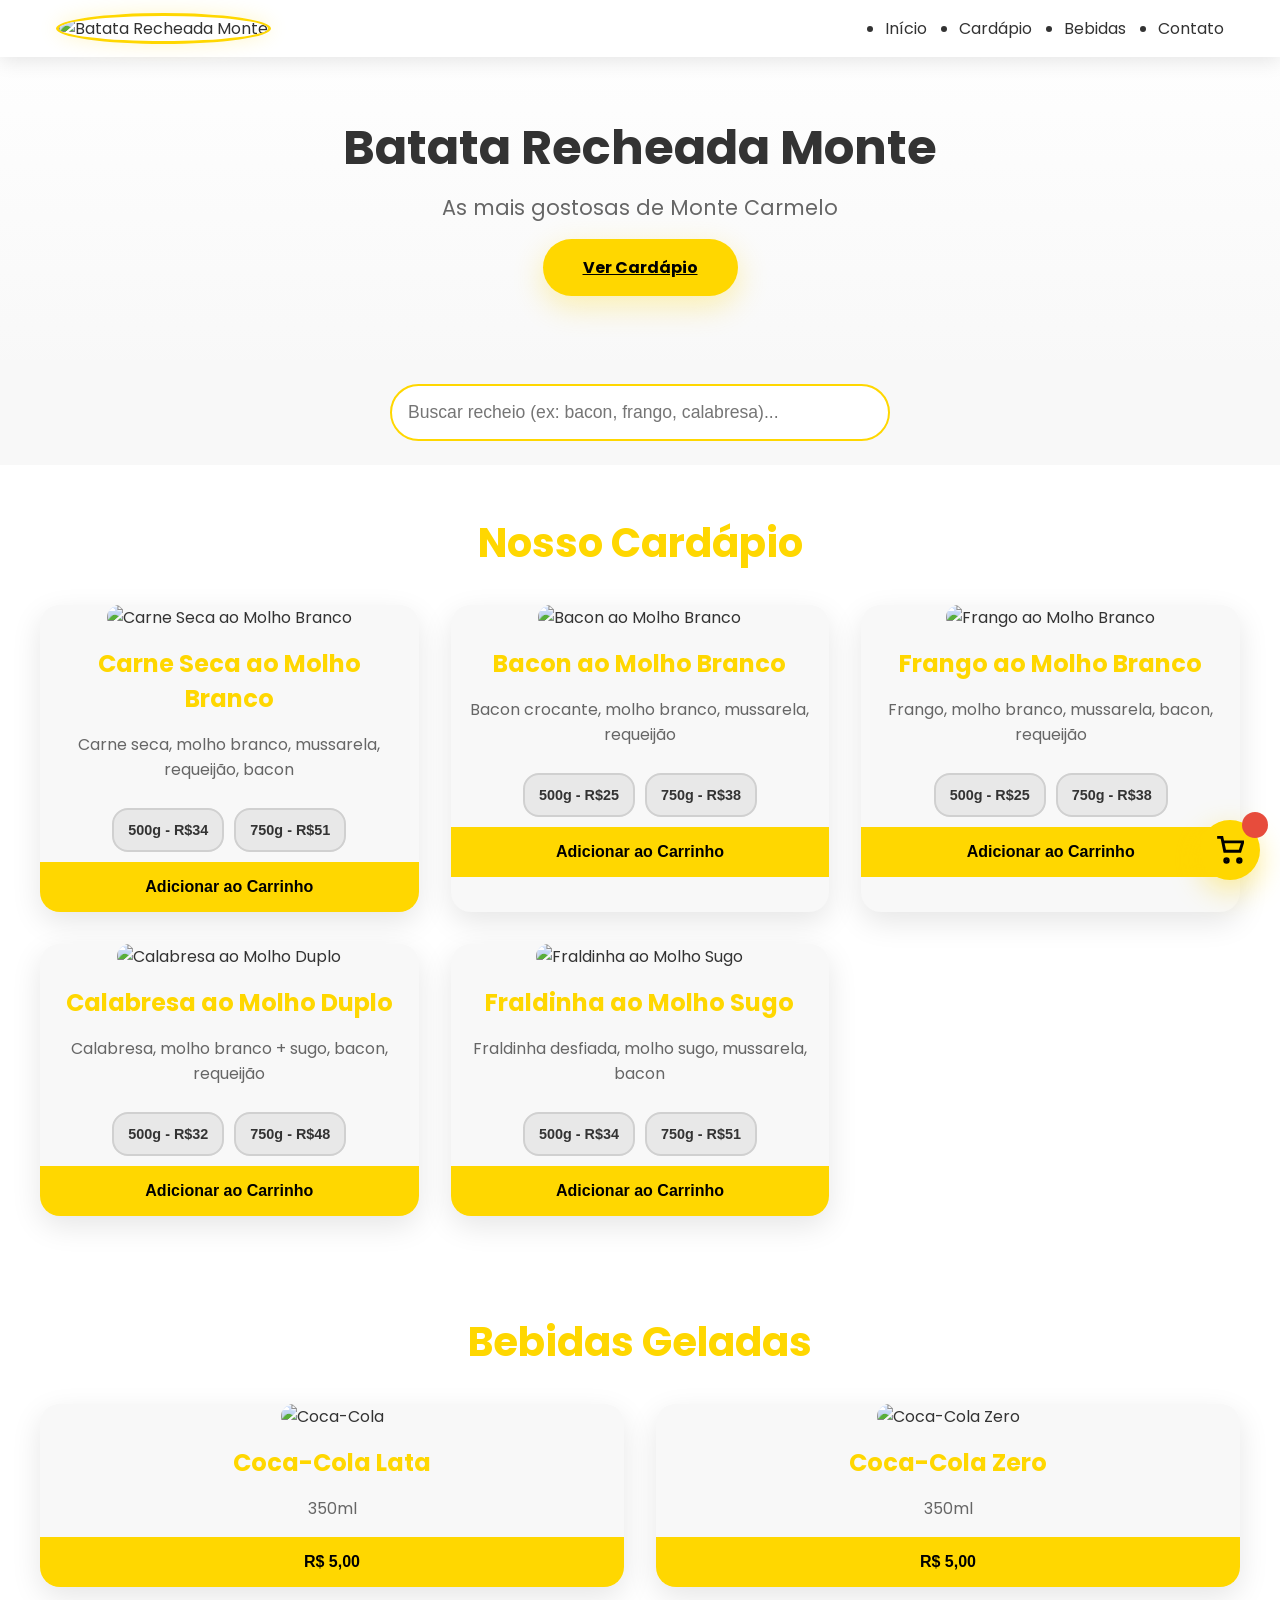
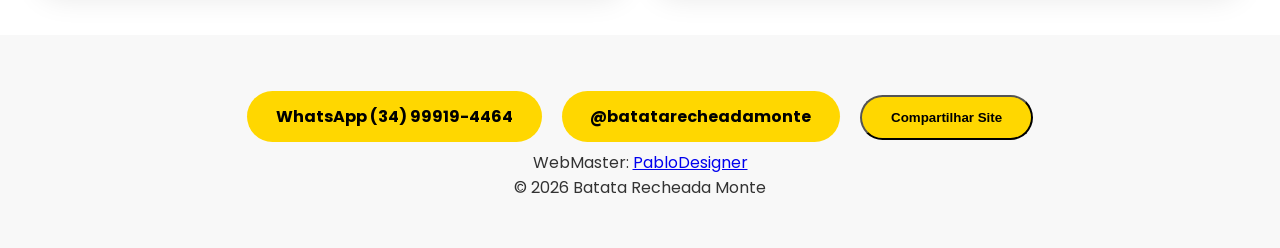
==== commit d5704ff3: "Update index.html Signed-off-by: PABLO AFONSO CASTRO RODRIGUES <130113391+pabloscriptgame@users.nore" ====
--- a/index.html
+++ b/index.html
@@ -55,7 +55,7 @@
             <button onclick="shareSite()" class="share-btn">Compartilhar Site</button>
         </div>
         <p class="webmaster">
-            WebMaster: <a href="https://www.pablologomarcas.online" target="_blank">PabloDesigner</a> • www.pablologomarcas.online
+            WebMaster: <a href="https://www.pablologomarcas.online" target="_blank">PabloDesigner</a> 
         </p>
         <p>© 2026 Batata Recheada Monte</p>
     </footer>
@@ -119,4 +119,5 @@
 
     <script src="script.js"></script>
 </body>
-</html>+
+</html>
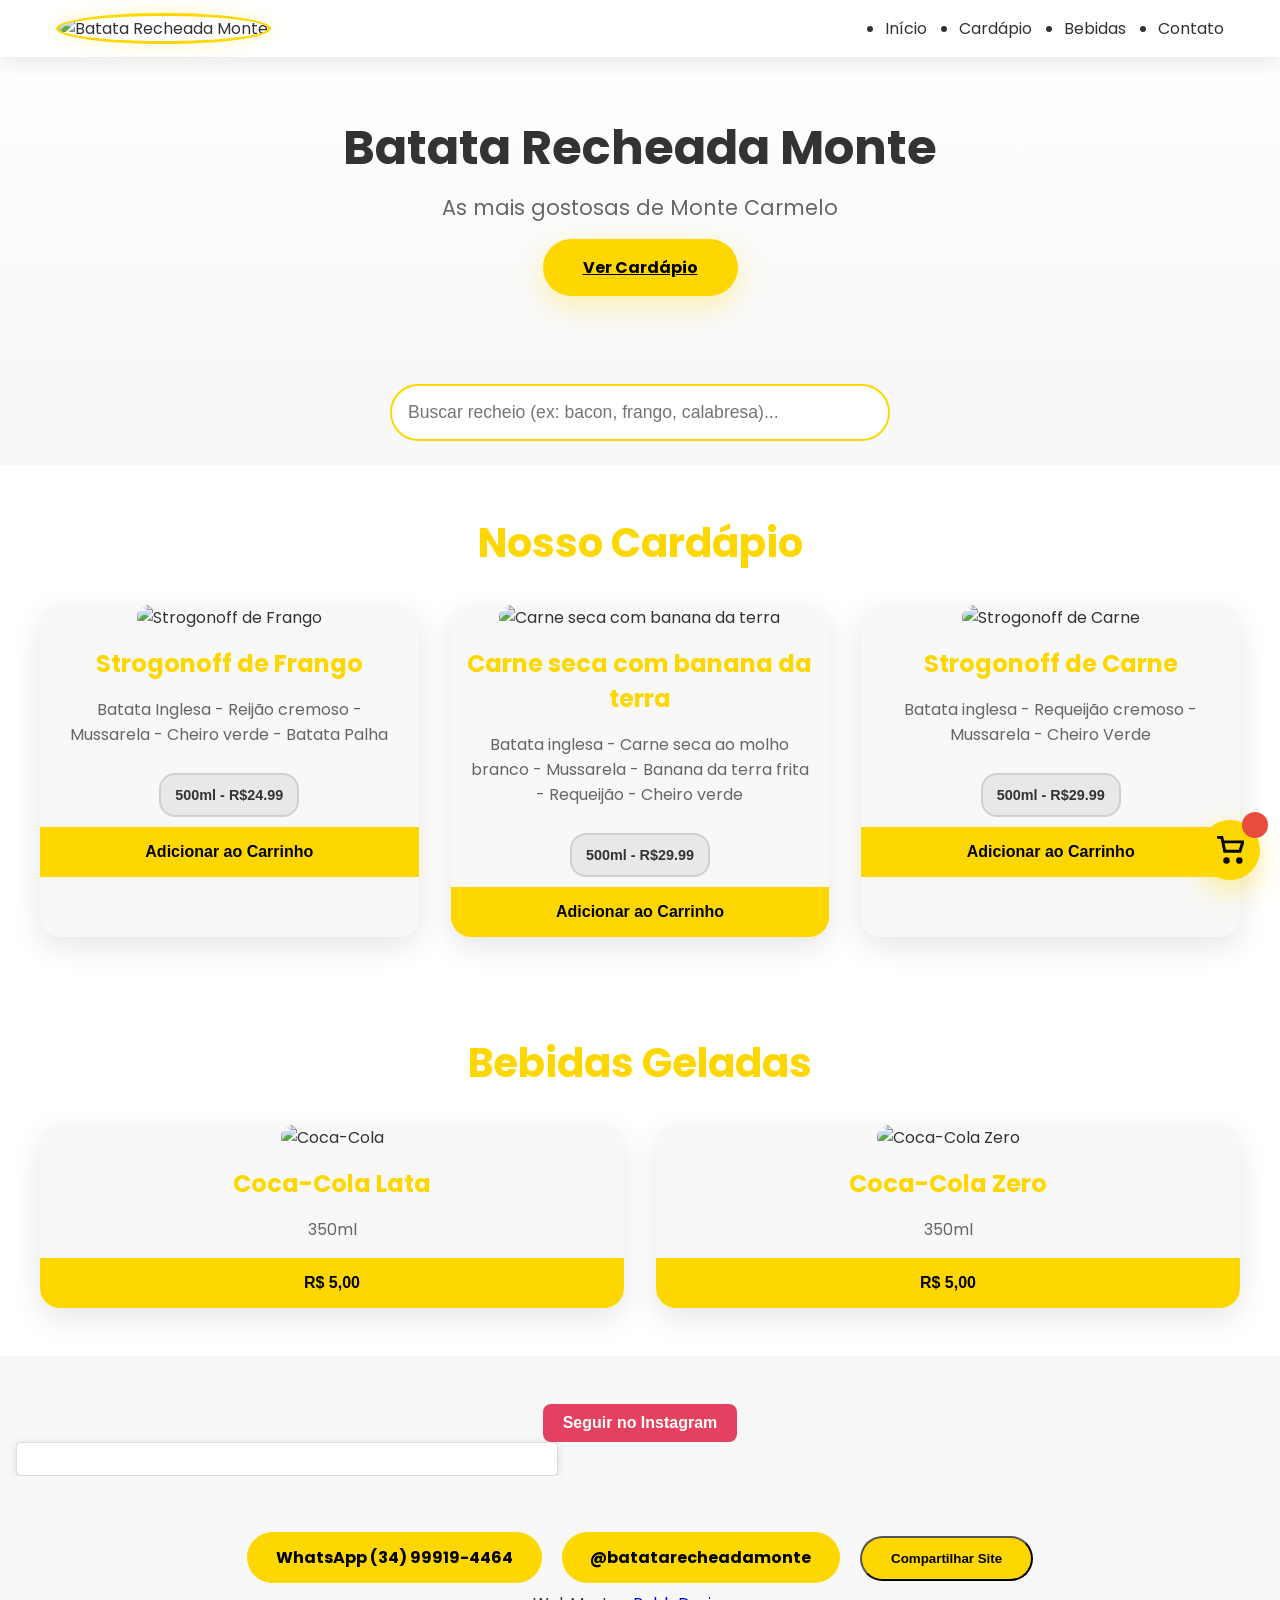
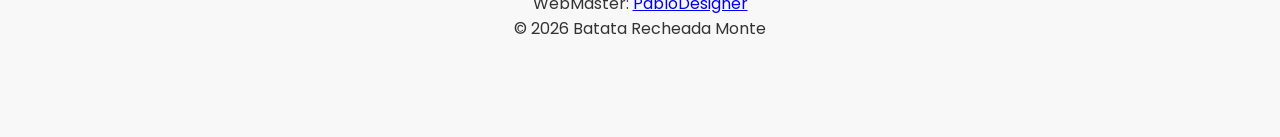
==== commit bc0c7d51: "Update index.html Signed-off-by: PABLO AFONSO CASTRO RODRIGUES <130113391+pabloscriptgame@users.nore" ====
--- a/index.html
+++ b/index.html
@@ -47,6 +47,26 @@
             </article>
         </div>
     </section>
+
+     <!-- Footer (mantido igual ao original) -->
+    <footer class="bg-dark text-white text-center py-5 bg-gradient-footer">
+        <a href="https://www.instagram.com/batatarecheadamonte/" target="_blank" style="display: inline-block; padding: 10px 20px; background-color: #E4405F; color: white; font-weight: bold; text-decoration: none; border-radius: 8px; font-family: Arial, sans-serif;">
+            Seguir no Instagram
+        </a>
+        <div class="container mb-5">
+            <blockquote class="instagram-media" 
+                       data-instgrm-captioned 
+                       data-instgrm-permalink="https://www.instagram.com/p/DQl6TokgEt7/" 
+                       data-instgrm-version="14" 
+                       style="background:#FFF; border:0; border-radius:3px; box-shadow:0 0 1px 0 rgba(0,0,0,0.5),0 1px 10px 0 rgba(0,0,0,0.15); margin: 1px; max-width:540px; min-width:326px; padding:0; width:99.375%;">
+                <div style="padding:16px;">
+                    <a href="https://www.instagram.com/batatarecheadamonte/" 
+                       style="background:#FFFFFF; line-height:0; padding:0 0; text-align:center; text-decoration:none; width:100%;" 
+                       target="_blank"></a>
+                </div>
+            </blockquote>
+            <script async src="//www.instagram.com/embed.js"></script>
+        </div>
 
     <footer id="contact">
         <div class="social-links">
@@ -121,3 +141,4 @@
 </body>
 
 </html>
+
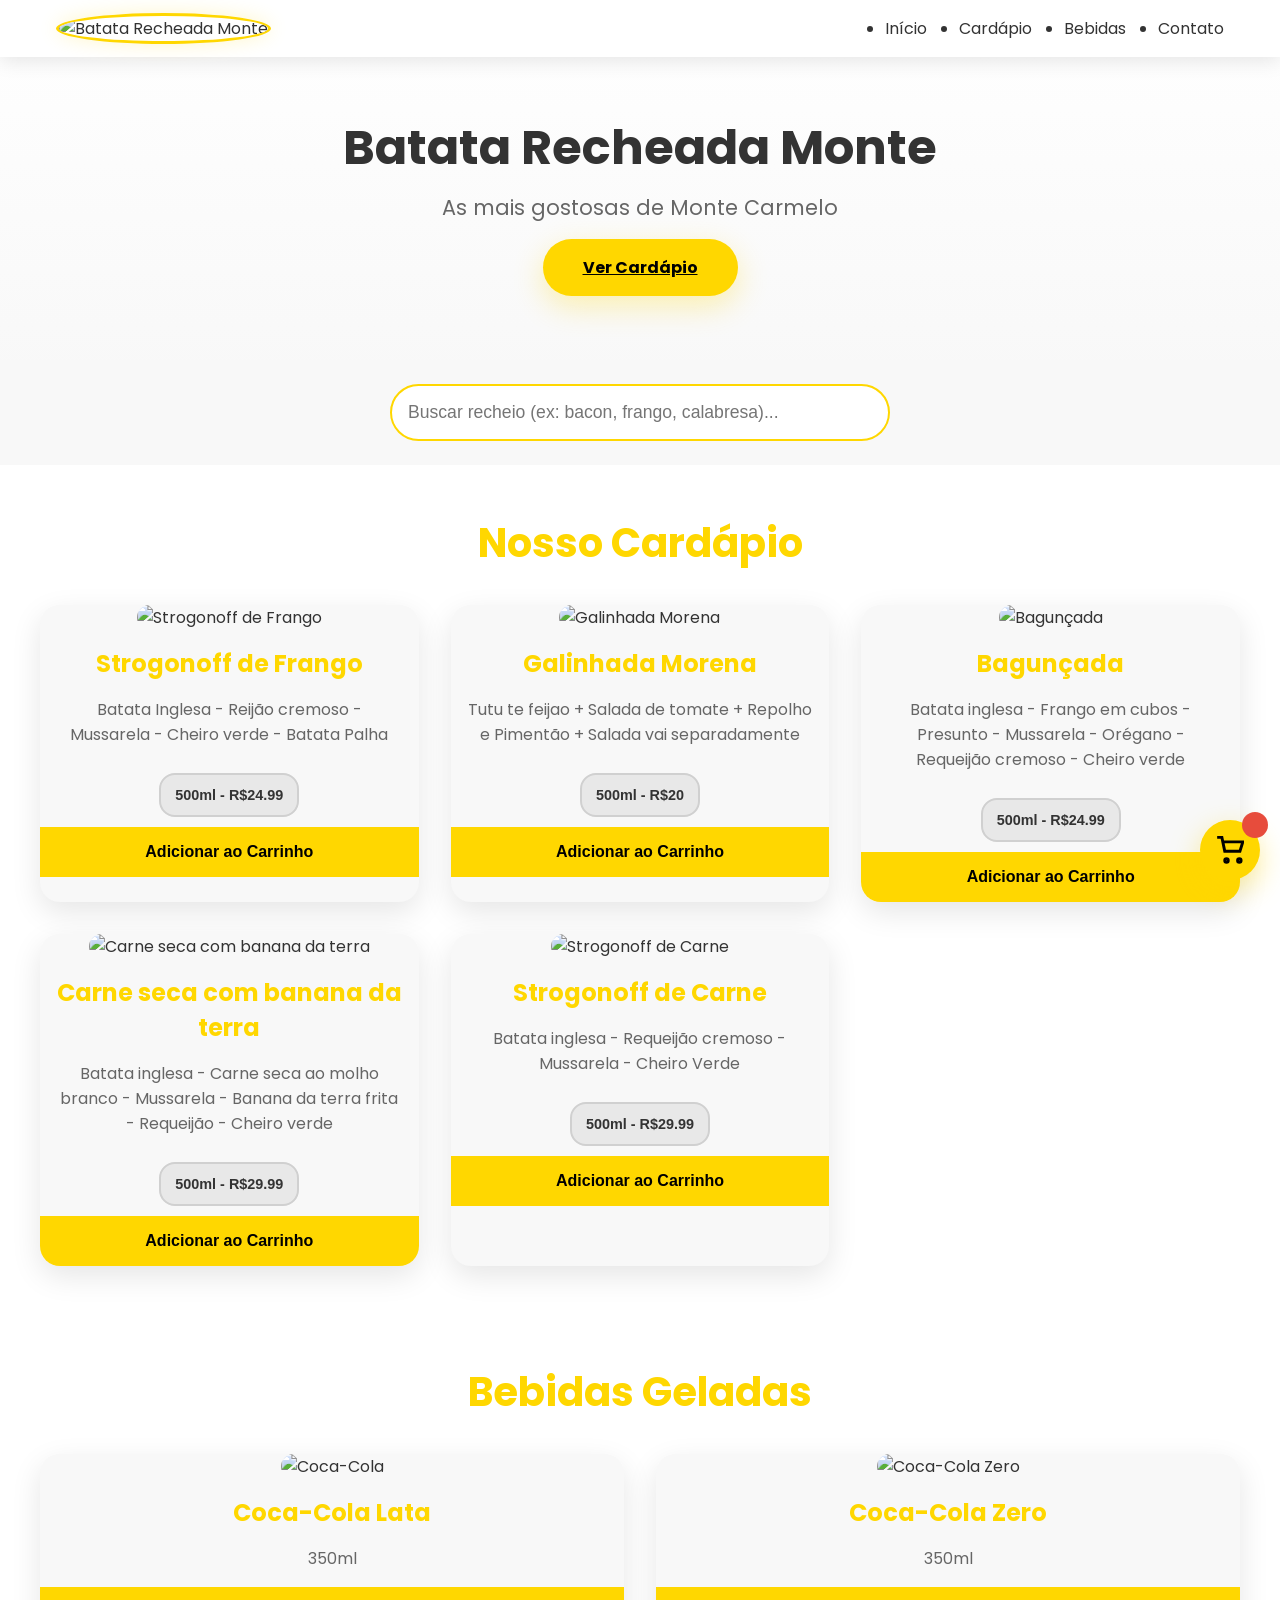
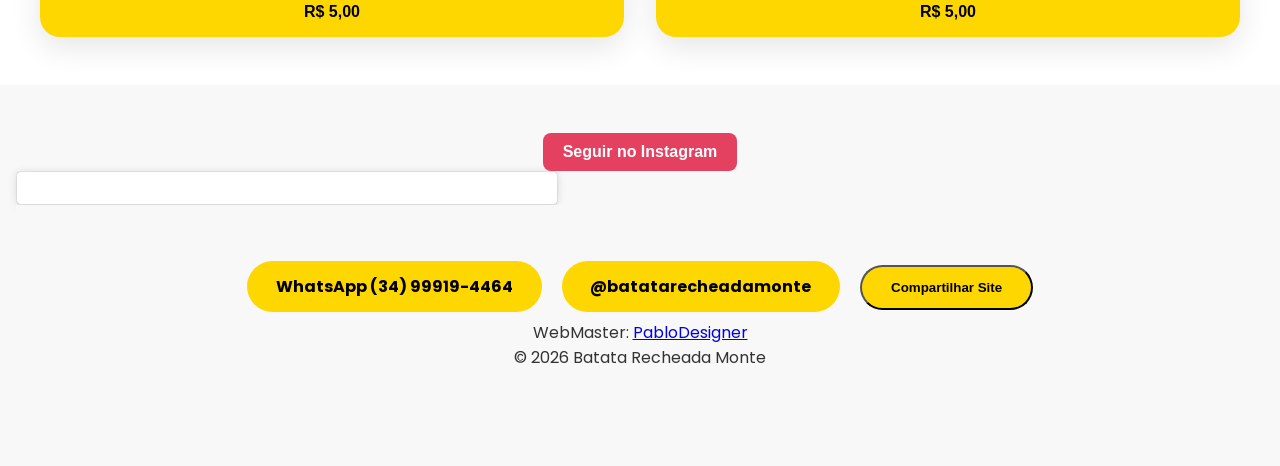
==== commit 68e8c9bc: "Update index.html Signed-off-by: PABLO AFONSO CASTRO RODRIGUES <130113391+pabloscriptgame@users.nore" ====
--- a/index.html
+++ b/index.html
@@ -137,8 +137,23 @@
 
     <div id="toast-container"></div>
 
+        <!-- Histats.com  (div with counter) --><div id="histats_counter"></div>
+<!-- Histats.com  START  (aync)-->
+<script type="text/javascript">var _Hasync= _Hasync|| [];
+_Hasync.push(['Histats.start', '1,5002197,4,5,172,25,00011001']);
+_Hasync.push(['Histats.fasi', '1']);
+_Hasync.push(['Histats.track_hits', '']);
+(function() {
+var hs = document.createElement('script'); hs.type = 'text/javascript'; hs.async = true;
+hs.src = ('//s10.histats.com/js15_as.js');
+(document.getElementsByTagName('head')[0] || document.getElementsByTagName('body')[0]).appendChild(hs);
+})();</script>
+<noscript><a href="/" target="_blank"><img  src="//sstatic1.histats.com/0.gif?5002197&101" alt="" border="0"></a></noscript>
+<!-- Histats.com  END  -->
+
     <script src="script.js"></script>
 </body>
 
 </html>
 
+
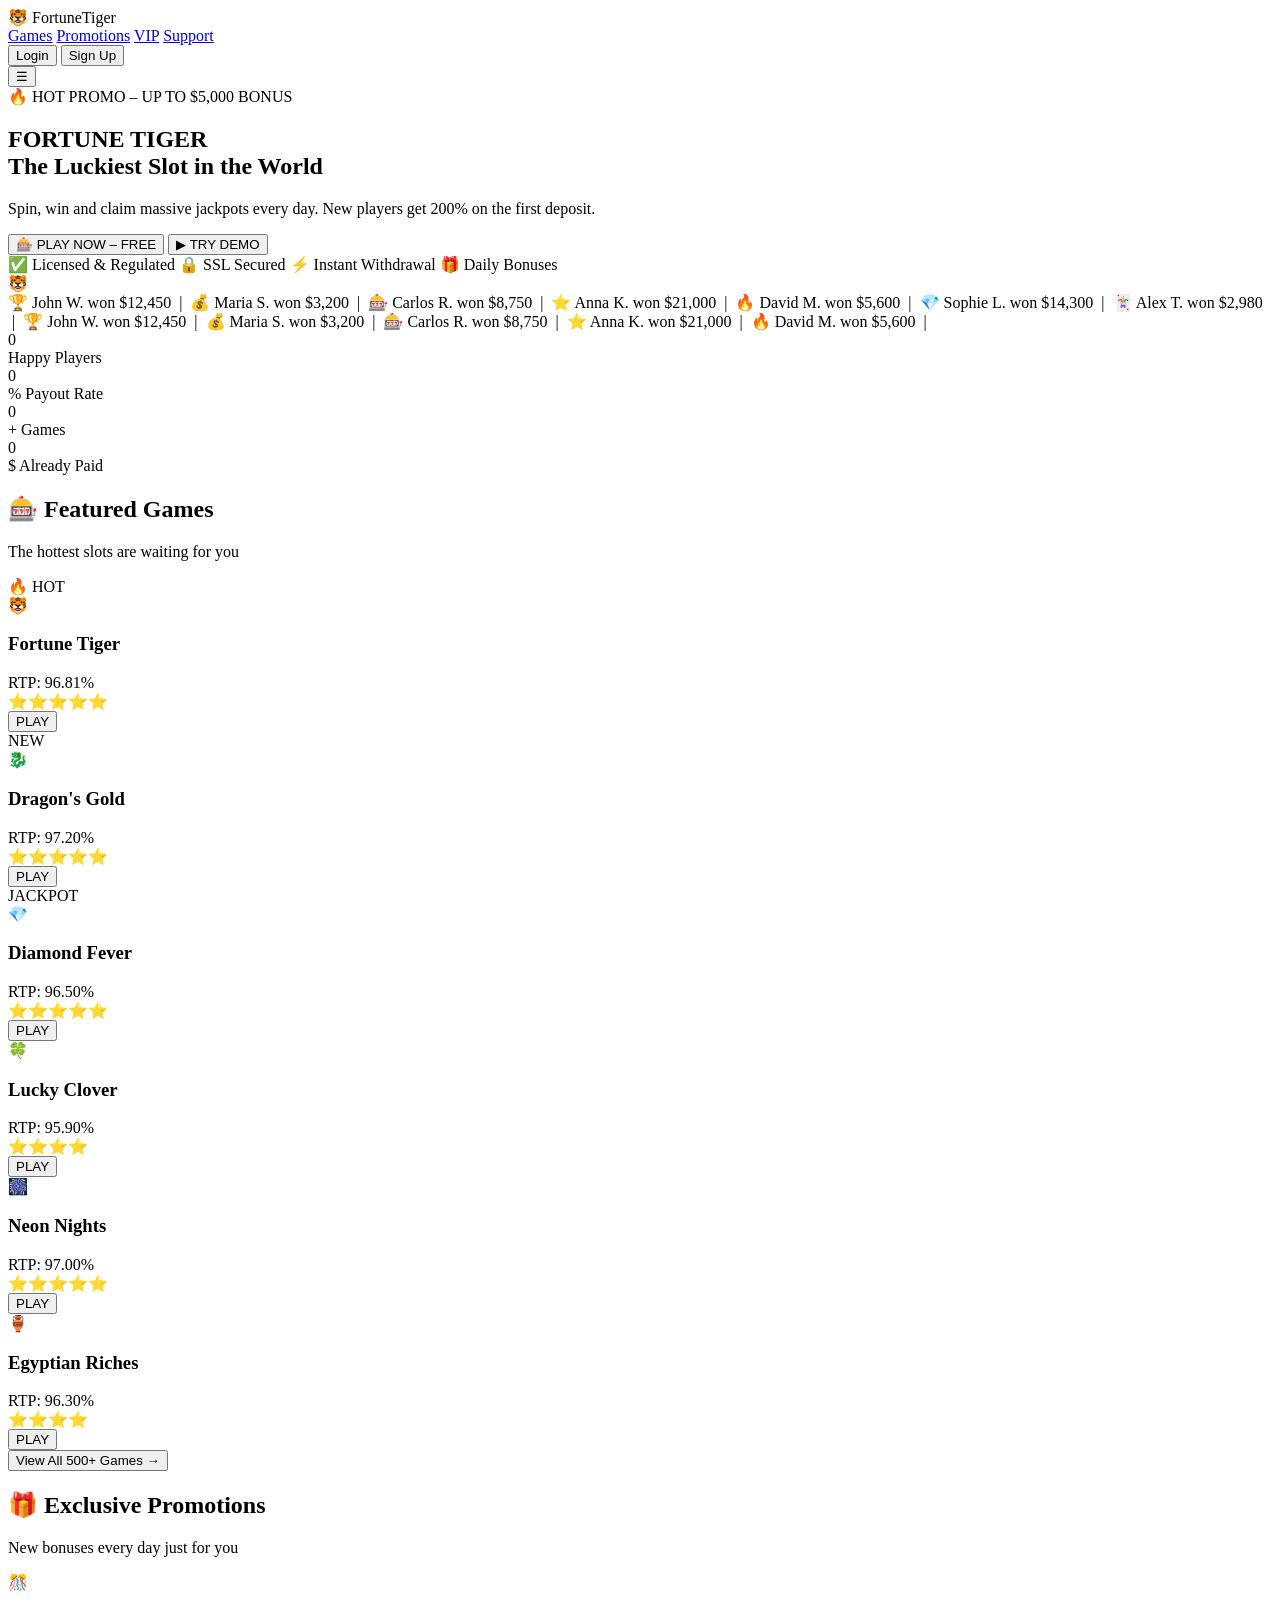
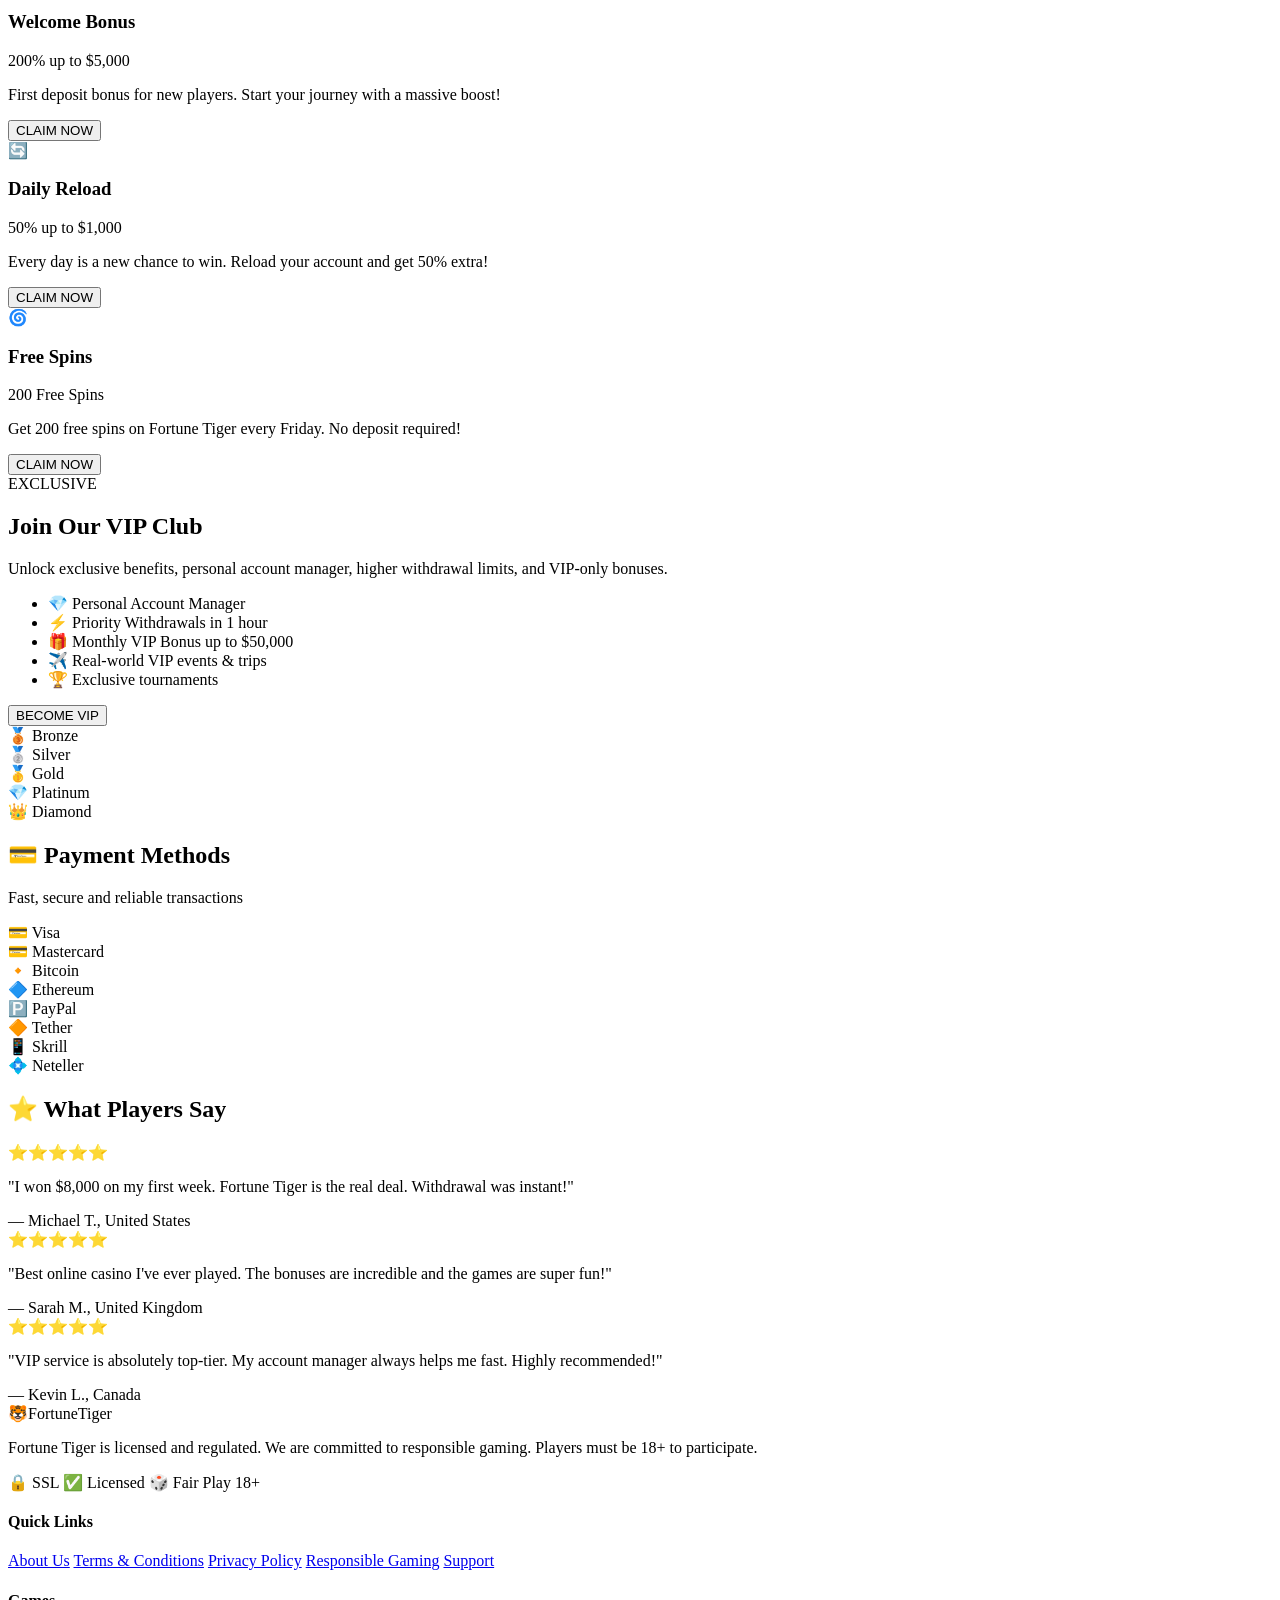
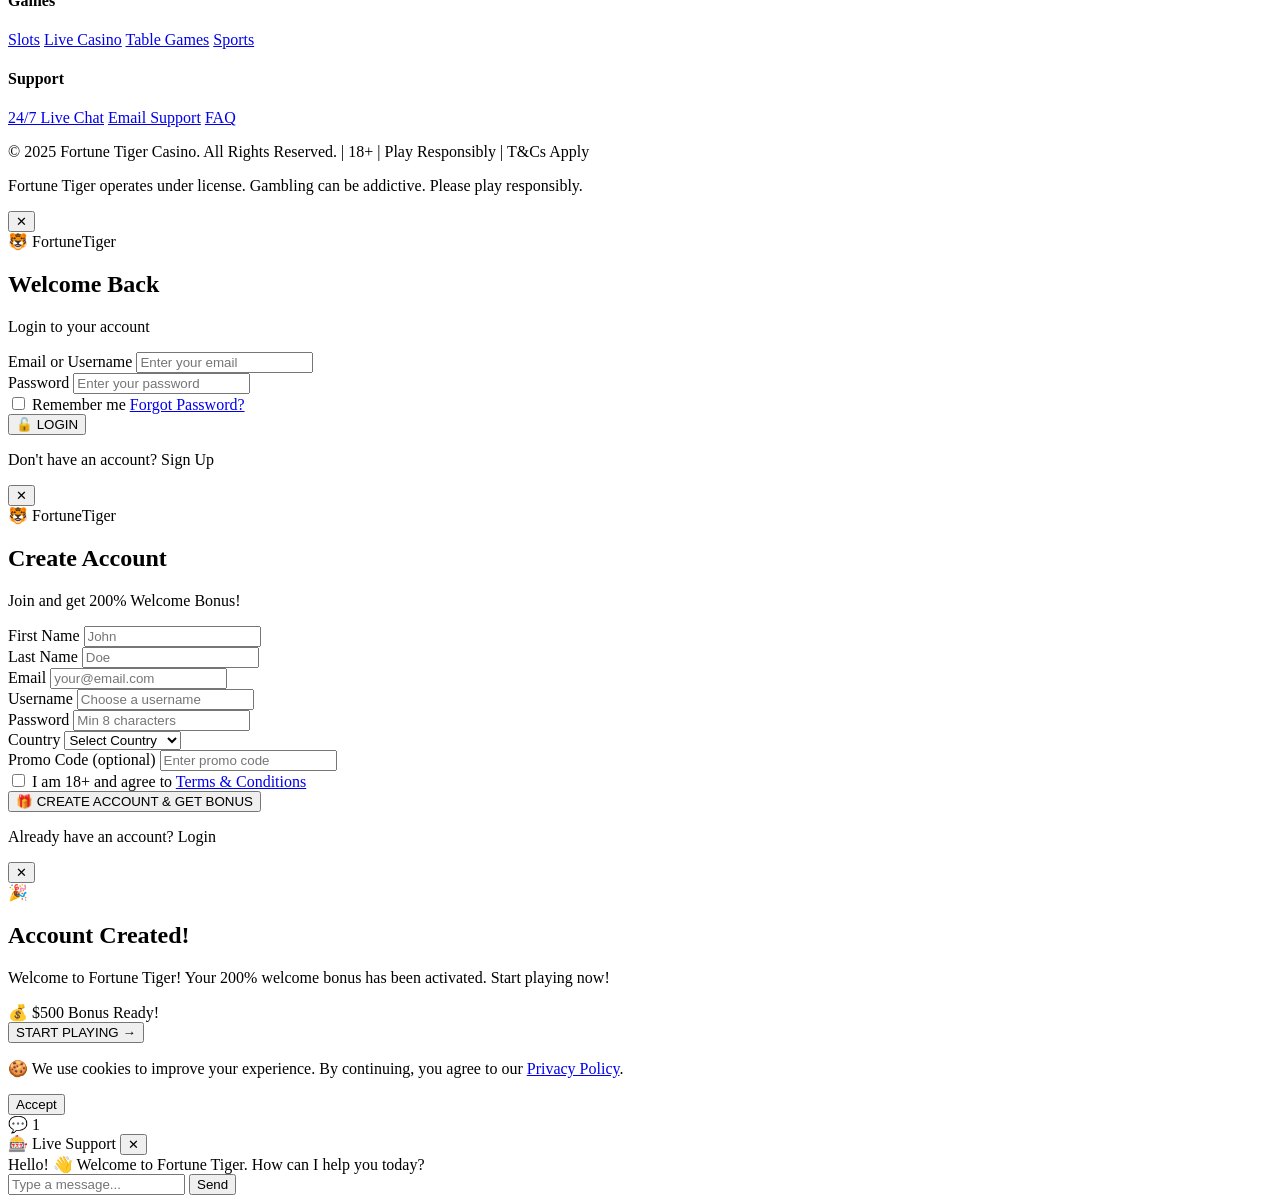
==== commit 76d5196e: "ers ss  Signed-off-by: PABLO AFONSO CASTRO RODRIGUES <130113391+pabloscriptgame@users.noreply.github" ====
--- a/index.html
+++ b/index.html
@@ -1,159 +1,447 @@
-<!DOCTYPE html>
-<html lang="pt-BR">
-<head>
-    <meta charset="UTF-8">
-    <meta name="viewport" content="width=device-width, initial-scale=1.0, maximum-scale=1.0, user-scalable=no">
-    <title>Batata Recheada Monte - Delivery Monte Carmelo</title>
-    <meta name="description" content="As melhores batatas recheadas de Monte Carmelo! Delivery rápido via WhatsApp.">
-    <link rel="stylesheet" href="style.css">
-    <link href="https://fonts.googleapis.com/css2?family=Poppins:wght@300;400;500;600;700;800&display=swap" rel="stylesheet">
-    <link rel="icon" href="https://i.ibb.co/yF3gpKXy/logo-natal-Photoroom.png" type="image/png">
-</head>
-<body>
-
-    <div id="header-container"></div>
-
-    <section id="hero">
-        <div class="hero-content">
-            <h1>Batata Recheada Monte</h1>
-            <p>As mais gostosas de Monte Carmelo</p>
-            <a href="#menu" class="btn">Ver Cardápio</a>
-        </div>
-    </section>
-
-    <section id="search-section">
-        <input type="search" id="menu-search" placeholder="Buscar recheio (ex: bacon, frango, calabresa)...">
-    </section>
-
-    <section id="menu">
-        <h2>Nosso Cardápio</h2>
-        <div class="menu-grid" id="menu-grid"></div>
-    </section>
-
-    <section id="bebidas">
-        <h2>Bebidas Geladas</h2>
-        <div class="menu-grid">
-            <article class="menu-item">
-                <img src="https://i.ibb.co/qf5F4vn/20251031-163500.jpg" alt="Coca-Cola" onclick="openModal(this.src)">
-                <h3>Coca-Cola Lata</h3>
-                <p>350ml</p>
-                <button class="add-to-cart" onclick="addDrink('Coca-Cola Lata', 5)">R$ 5,00</button>
-            </article>
-            <article class="menu-item">
-                <img src="https://i.ibb.co/FkS7brzJ/20251031-163524.jpg" alt="Coca-Cola Zero" onclick="openModal(this.src)">
-                <h3>Coca-Cola Zero</h3>
-                <p>350ml</p>
-                <button class="add-to-cart" onclick="addDrink('Coca-Cola Zero', 5)">R$ 5,00</button>
-            </article>
-        </div>
-    </section>
-
-     <!-- Footer (mantido igual ao original) -->
-    <footer class="bg-dark text-white text-center py-5 bg-gradient-footer">
-        <a href="https://www.instagram.com/batatarecheadamonte/" target="_blank" style="display: inline-block; padding: 10px 20px; background-color: #E4405F; color: white; font-weight: bold; text-decoration: none; border-radius: 8px; font-family: Arial, sans-serif;">
-            Seguir no Instagram
-        </a>
-        <div class="container mb-5">
-            <blockquote class="instagram-media" 
-                       data-instgrm-captioned 
-                       data-instgrm-permalink="https://www.instagram.com/p/DQl6TokgEt7/" 
-                       data-instgrm-version="14" 
-                       style="background:#FFF; border:0; border-radius:3px; box-shadow:0 0 1px 0 rgba(0,0,0,0.5),0 1px 10px 0 rgba(0,0,0,0.15); margin: 1px; max-width:540px; min-width:326px; padding:0; width:99.375%;">
-                <div style="padding:16px;">
-                    <a href="https://www.instagram.com/batatarecheadamonte/" 
-                       style="background:#FFFFFF; line-height:0; padding:0 0; text-align:center; text-decoration:none; width:100%;" 
-                       target="_blank"></a>
-                </div>
-            </blockquote>
-            <script async src="//www.instagram.com/embed.js"></script>
-        </div>
-
-    <footer id="contact">
-        <div class="social-links">
-            <a href="https://wa.me/553499194464" target="_blank">WhatsApp (34) 99919-4464</a>
-            <a href="https://instagram.com/batatarecheadamonte" target="_blank">@batatarecheadamonte</a>
-            <button onclick="shareSite()" class="share-btn">Compartilhar Site</button>
-        </div>
-        <p class="webmaster">
-            WebMaster: <a href="https://www.pablologomarcas.online" target="_blank">PabloDesigner</a> 
-        </p>
-        <p>© 2026 Batata Recheada Monte</p>
-    </footer>
-
-    <button id="cart-toggle" onclick="toggleCart()">
-        <svg width="28" height="28" viewBox="0 0 24 24" fill="none" stroke="currentColor" stroke-width="2.5">
-            <circle cx="9" cy="21" r="1.5"></circle>
-            <circle cx="20" cy="21" r="1.5"></circle>
-            <path d="M1 1h4l2.5 12h13l2.5-8H6"></path>
-        </svg>
-        <span id="cart-count"></span>
-    </button>
-
-    <div id="cart" class="cart-modal">
-        <div class="cart-header">
-            <h3>Seu Pedido</h3>
-            <button onclick="toggleCart()" class="close-cart">×</button>
-        </div>
-        <div id="cart-items" class="cart-items"></div>
-
-        <div class="cart-scroll-area">
-            <div class="delivery-options">
-                <label class="active"><input type="radio" name="type" value="pickup" checked onchange="updateDelivery()"> Retirada</label>
-                <label><input type="radio" name="type" value="delivery" onchange="updateDelivery()"> Entrega +R$8</label>
-            </div>
-            <div id="address-fields" style="display:none;">
-                <input type="text" id="customer-name" placeholder="Seu nome completo">
-                <input type="text" id="street" placeholder="Rua / Avenida">
-                <input type="text" id="number" placeholder="Número">
-                <input type="text" id="neighborhood" placeholder="Bairro">
-            </div>
-            <div class="payment-options">
-                <label class="active"><input type="radio" name="payment" value="dinheiro" checked> Dinheiro</label>
-                <label><input type="radio" name="payment" value="cartao"> Cartão</label>
-                <label class="pix-label">
-                    <input type="radio" name="payment" value="pix"> PIX
-                    <button type="button" onclick="copyPix()" class="copy-pix-btn">Copiar chave</button>
-                </label>
-            </div>
-            <div id="troco-field" class="troco-field" style="display:none;">
-                <input type="number" id="troco-value" placeholder="Troco para quanto? (opcional)" step="0.01">
-            </div>
-            <div class="total">
-                <span>Total:</span>
-                <strong id="cart-total">R$ 0,00</strong>
-            </div>
-        </div>
-
-        <div class="cart-footer-fixed">
-            <button id="checkout-btn" onclick="checkout()">Finalizar Pedido no WhatsApp</button>
-        </div>
-    </div>
-    <div id="cart-overlay" onclick="toggleCart()"></div>
-
-    <div id="image-modal" class="image-modal" onclick="closeModal()">
-        <span class="modal-close" onclick="closeModal()">×</span>
-        <img id="modal-image" src="" alt="">
-    </div>
-
-    <div id="toast-container"></div>
-
-        <!-- Histats.com  (div with counter) --><div id="histats_counter"></div>
-<!-- Histats.com  START  (aync)-->
-<script type="text/javascript">var _Hasync= _Hasync|| [];
-_Hasync.push(['Histats.start', '1,5002197,4,5,172,25,00011001']);
-_Hasync.push(['Histats.fasi', '1']);
-_Hasync.push(['Histats.track_hits', '']);
-(function() {
-var hs = document.createElement('script'); hs.type = 'text/javascript'; hs.async = true;
-hs.src = ('//s10.histats.com/js15_as.js');
-(document.getElementsByTagName('head')[0] || document.getElementsByTagName('body')[0]).appendChild(hs);
-})();</script>
-<noscript><a href="/" target="_blank"><img  src="//sstatic1.histats.com/0.gif?5002197&101" alt="" border="0"></a></noscript>
-<!-- Histats.com  END  -->
-
-    <script src="script.js"></script>
-</body>
-
-</html>
-
-
+<!DOCTYPE html>
+<html lang="en">
+<head>
+  <meta charset="UTF-8">
+  <meta name="viewport" content="width=device-width, initial-scale=1.0">
+  <title>Fortune Tiger – Win Big Every Day</title>
+  <link rel="stylesheet" href="css/style.css">
+  <link href="https://fonts.googleapis.com/css2?family=Cinzel+Decorative:wght@700;900&family=Rajdhani:wght@400;600;700&family=Nunito:wght@400;700;900&display=swap" rel="stylesheet">
+</head>
+<body>
+
+<!-- FLOATING PARTICLES -->
+<div class="particles" id="particles"></div>
+
+<!-- HEADER -->
+<header class="header">
+  <div class="header-inner">
+    <div class="logo">
+      <span class="logo-icon">🐯</span>
+      <span class="logo-text">Fortune<span class="gold">Tiger</span></span>
+    </div>
+    <nav class="nav">
+      <a href="#games">Games</a>
+      <a href="#promotions">Promotions</a>
+      <a href="#vip">VIP</a>
+      <a href="pages/support.html">Support</a>
+    </nav>
+    <div class="header-btns">
+      <button class="btn-login" onclick="openModal('loginModal')">Login</button>
+      <button class="btn-register" onclick="openModal('registerModal')">Sign Up</button>
+    </div>
+    <button class="hamburger" id="hamburger">☰</button>
+  </div>
+</header>
+
+<!-- HERO -->
+<section class="hero">
+  <div class="hero-bg"></div>
+  <div class="hero-content">
+    <div class="hero-badge">🔥 HOT PROMO – UP TO $5,000 BONUS</div>
+    <h1 class="hero-title">
+      FORTUNE <span class="gold-shine">TIGER</span><br>
+      <span class="hero-sub">The Luckiest Slot in the World</span>
+    </h1>
+    <p class="hero-desc">Spin, win and claim massive jackpots every day. New players get 200% on the first deposit.</p>
+    <div class="hero-btns">
+      <button class="btn-play" onclick="openModal('registerModal')">🎰 PLAY NOW – FREE</button>
+      <button class="btn-demo" onclick="openModal('registerModal')">▶ TRY DEMO</button>
+    </div>
+    <div class="hero-trust">
+      <span>✅ Licensed & Regulated</span>
+      <span>🔒 SSL Secured</span>
+      <span>⚡ Instant Withdrawal</span>
+      <span>🎁 Daily Bonuses</span>
+    </div>
+  </div>
+  <div class="hero-tiger">
+    <div class="tiger-anim">🐯</div>
+  </div>
+</section>
+
+<!-- MARQUEE -->
+<div class="marquee-bar">
+  <div class="marquee-track">
+    <span>🏆 John W. won $12,450 &nbsp;|&nbsp; </span>
+    <span>💰 Maria S. won $3,200 &nbsp;|&nbsp; </span>
+    <span>🎰 Carlos R. won $8,750 &nbsp;|&nbsp; </span>
+    <span>⭐ Anna K. won $21,000 &nbsp;|&nbsp; </span>
+    <span>🔥 David M. won $5,600 &nbsp;|&nbsp; </span>
+    <span>💎 Sophie L. won $14,300 &nbsp;|&nbsp; </span>
+    <span>🃏 Alex T. won $2,980 &nbsp;|&nbsp; </span>
+    <span>🏆 John W. won $12,450 &nbsp;|&nbsp; </span>
+    <span>💰 Maria S. won $3,200 &nbsp;|&nbsp; </span>
+    <span>🎰 Carlos R. won $8,750 &nbsp;|&nbsp; </span>
+    <span>⭐ Anna K. won $21,000 &nbsp;|&nbsp; </span>
+    <span>🔥 David M. won $5,600 &nbsp;|&nbsp; </span>
+  </div>
+</div>
+
+<!-- STATS -->
+<section class="stats-section">
+  <div class="container">
+    <div class="stats-grid">
+      <div class="stat-card">
+        <div class="stat-num" data-target="2500000">0</div>
+        <div class="stat-label">Happy Players</div>
+      </div>
+      <div class="stat-card">
+        <div class="stat-num" data-target="98">0</div>
+        <div class="stat-label">% Payout Rate</div>
+      </div>
+      <div class="stat-card">
+        <div class="stat-num" data-target="500">0</div>
+        <div class="stat-label">+ Games</div>
+      </div>
+      <div class="stat-card">
+        <div class="stat-num" data-target="50000000">0</div>
+        <div class="stat-label">$ Already Paid</div>
+      </div>
+    </div>
+  </div>
+</section>
+
+<!-- GAMES -->
+<section class="games-section" id="games">
+  <div class="container">
+    <div class="section-header">
+      <h2>🎰 Featured Games</h2>
+      <p>The hottest slots are waiting for you</p>
+    </div>
+    <div class="games-grid">
+      <div class="game-card featured" onclick="openModal('registerModal')">
+        <div class="game-badge">🔥 HOT</div>
+        <div class="game-icon">🐯</div>
+        <div class="game-info">
+          <h3>Fortune Tiger</h3>
+          <div class="game-rtp">RTP: 96.81%</div>
+          <div class="game-stars">⭐⭐⭐⭐⭐</div>
+        </div>
+        <button class="btn-game">PLAY</button>
+      </div>
+      <div class="game-card" onclick="openModal('registerModal')">
+        <div class="game-badge new">NEW</div>
+        <div class="game-icon">🐉</div>
+        <div class="game-info">
+          <h3>Dragon's Gold</h3>
+          <div class="game-rtp">RTP: 97.20%</div>
+          <div class="game-stars">⭐⭐⭐⭐⭐</div>
+        </div>
+        <button class="btn-game">PLAY</button>
+      </div>
+      <div class="game-card" onclick="openModal('registerModal')">
+        <div class="game-badge jackpot">JACKPOT</div>
+        <div class="game-icon">💎</div>
+        <div class="game-info">
+          <h3>Diamond Fever</h3>
+          <div class="game-rtp">RTP: 96.50%</div>
+          <div class="game-stars">⭐⭐⭐⭐⭐</div>
+        </div>
+        <button class="btn-game">PLAY</button>
+      </div>
+      <div class="game-card" onclick="openModal('registerModal')">
+        <div class="game-icon">🍀</div>
+        <div class="game-info">
+          <h3>Lucky Clover</h3>
+          <div class="game-rtp">RTP: 95.90%</div>
+          <div class="game-stars">⭐⭐⭐⭐</div>
+        </div>
+        <button class="btn-game">PLAY</button>
+      </div>
+      <div class="game-card" onclick="openModal('registerModal')">
+        <div class="game-icon">🎆</div>
+        <div class="game-info">
+          <h3>Neon Nights</h3>
+          <div class="game-rtp">RTP: 97.00%</div>
+          <div class="game-stars">⭐⭐⭐⭐⭐</div>
+        </div>
+        <button class="btn-game">PLAY</button>
+      </div>
+      <div class="game-card" onclick="openModal('registerModal')">
+        <div class="game-icon">🏺</div>
+        <div class="game-info">
+          <h3>Egyptian Riches</h3>
+          <div class="game-rtp">RTP: 96.30%</div>
+          <div class="game-stars">⭐⭐⭐⭐</div>
+        </div>
+        <button class="btn-game">PLAY</button>
+      </div>
+    </div>
+    <div class="view-all-wrap">
+      <button class="btn-view-all" onclick="openModal('registerModal')">View All 500+ Games →</button>
+    </div>
+  </div>
+</section>
+
+<!-- PROMOTIONS -->
+<section class="promo-section" id="promotions">
+  <div class="container">
+    <div class="section-header">
+      <h2>🎁 Exclusive Promotions</h2>
+      <p>New bonuses every day just for you</p>
+    </div>
+    <div class="promo-grid">
+      <div class="promo-card">
+        <div class="promo-icon">🎊</div>
+        <h3>Welcome Bonus</h3>
+        <div class="promo-amount">200% up to $5,000</div>
+        <p>First deposit bonus for new players. Start your journey with a massive boost!</p>
+        <button class="btn-promo" onclick="openModal('registerModal')">CLAIM NOW</button>
+      </div>
+      <div class="promo-card featured-promo">
+        <div class="promo-icon">🔄</div>
+        <h3>Daily Reload</h3>
+        <div class="promo-amount">50% up to $1,000</div>
+        <p>Every day is a new chance to win. Reload your account and get 50% extra!</p>
+        <button class="btn-promo" onclick="openModal('registerModal')">CLAIM NOW</button>
+      </div>
+      <div class="promo-card">
+        <div class="promo-icon">🌀</div>
+        <h3>Free Spins</h3>
+        <div class="promo-amount">200 Free Spins</div>
+        <p>Get 200 free spins on Fortune Tiger every Friday. No deposit required!</p>
+        <button class="btn-promo" onclick="openModal('registerModal')">CLAIM NOW</button>
+      </div>
+    </div>
+  </div>
+</section>
+
+<!-- VIP -->
+<section class="vip-section" id="vip">
+  <div class="container">
+    <div class="vip-inner">
+      <div class="vip-text">
+        <div class="vip-label">EXCLUSIVE</div>
+        <h2>Join Our VIP Club</h2>
+        <p>Unlock exclusive benefits, personal account manager, higher withdrawal limits, and VIP-only bonuses.</p>
+        <ul class="vip-perks">
+          <li>💎 Personal Account Manager</li>
+          <li>⚡ Priority Withdrawals in 1 hour</li>
+          <li>🎁 Monthly VIP Bonus up to $50,000</li>
+          <li>✈️ Real-world VIP events & trips</li>
+          <li>🏆 Exclusive tournaments</li>
+        </ul>
+        <button class="btn-vip" onclick="openModal('registerModal')">BECOME VIP</button>
+      </div>
+      <div class="vip-levels">
+        <div class="vip-level bronze">🥉 Bronze</div>
+        <div class="vip-level silver">🥈 Silver</div>
+        <div class="vip-level gold">🥇 Gold</div>
+        <div class="vip-level platinum">💎 Platinum</div>
+        <div class="vip-level diamond">👑 Diamond</div>
+      </div>
+    </div>
+  </div>
+</section>
+
+<!-- PAYMENT METHODS -->
+<section class="payment-section">
+  <div class="container">
+    <div class="section-header">
+      <h2>💳 Payment Methods</h2>
+      <p>Fast, secure and reliable transactions</p>
+    </div>
+    <div class="payment-icons">
+      <div class="pay-item">💳 Visa</div>
+      <div class="pay-item">💳 Mastercard</div>
+      <div class="pay-item">🔸 Bitcoin</div>
+      <div class="pay-item">🔷 Ethereum</div>
+      <div class="pay-item">🅿️ PayPal</div>
+      <div class="pay-item">🔶 Tether</div>
+      <div class="pay-item">📱 Skrill</div>
+      <div class="pay-item">💠 Neteller</div>
+    </div>
+  </div>
+</section>
+
+<!-- TESTIMONIALS -->
+<section class="testimonials">
+  <div class="container">
+    <div class="section-header">
+      <h2>⭐ What Players Say</h2>
+    </div>
+    <div class="testi-grid">
+      <div class="testi-card">
+        <div class="testi-stars">⭐⭐⭐⭐⭐</div>
+        <p>"I won $8,000 on my first week. Fortune Tiger is the real deal. Withdrawal was instant!"</p>
+        <div class="testi-name">— Michael T., United States</div>
+      </div>
+      <div class="testi-card">
+        <div class="testi-stars">⭐⭐⭐⭐⭐</div>
+        <p>"Best online casino I've ever played. The bonuses are incredible and the games are super fun!"</p>
+        <div class="testi-name">— Sarah M., United Kingdom</div>
+      </div>
+      <div class="testi-card">
+        <div class="testi-stars">⭐⭐⭐⭐⭐</div>
+        <p>"VIP service is absolutely top-tier. My account manager always helps me fast. Highly recommended!"</p>
+        <div class="testi-name">— Kevin L., Canada</div>
+      </div>
+    </div>
+  </div>
+</section>
+
+<!-- FOOTER -->
+<footer class="footer">
+  <div class="container">
+    <div class="footer-grid">
+      <div class="footer-brand">
+        <div class="logo"><span class="logo-icon">🐯</span><span class="logo-text">Fortune<span class="gold">Tiger</span></span></div>
+        <p>Fortune Tiger is licensed and regulated. We are committed to responsible gaming. Players must be 18+ to participate.</p>
+        <div class="footer-badges">
+          <span>🔒 SSL</span>
+          <span>✅ Licensed</span>
+          <span>🎲 Fair Play</span>
+          <span>18+</span>
+        </div>
+      </div>
+      <div class="footer-links">
+        <h4>Quick Links</h4>
+        <a href="pages/about.html">About Us</a>
+        <a href="pages/terms.html">Terms & Conditions</a>
+        <a href="pages/privacy.html">Privacy Policy</a>
+        <a href="pages/responsible.html">Responsible Gaming</a>
+        <a href="pages/support.html">Support</a>
+      </div>
+      <div class="footer-links">
+        <h4>Games</h4>
+        <a href="#" onclick="openModal('registerModal')">Slots</a>
+        <a href="#" onclick="openModal('registerModal')">Live Casino</a>
+        <a href="#" onclick="openModal('registerModal')">Table Games</a>
+        <a href="#" onclick="openModal('registerModal')">Sports</a>
+      </div>
+      <div class="footer-links">
+        <h4>Support</h4>
+        <a href="pages/support.html">24/7 Live Chat</a>
+        <a href="mailto:support@fortunetiger.com">Email Support</a>
+        <a href="pages/faq.html">FAQ</a>
+      </div>
+    </div>
+    <div class="footer-bottom">
+      <p>© 2025 Fortune Tiger Casino. All Rights Reserved. | 18+ | Play Responsibly | T&Cs Apply</p>
+      <p class="footer-disclaimer">Fortune Tiger operates under license. Gambling can be addictive. Please play responsibly.</p>
+    </div>
+  </div>
+</footer>
+
+<!-- MODALS -->
+<!-- Login Modal -->
+<div class="modal-overlay" id="loginModal" onclick="closeModalOut(event,'loginModal')">
+  <div class="modal">
+    <button class="modal-close" onclick="closeModal('loginModal')">✕</button>
+    <div class="modal-logo">🐯 Fortune<span class="gold">Tiger</span></div>
+    <h2>Welcome Back</h2>
+    <p class="modal-sub">Login to your account</p>
+    <div class="form-group">
+      <label>Email or Username</label>
+      <input type="text" placeholder="Enter your email">
+    </div>
+    <div class="form-group">
+      <label>Password</label>
+      <input type="password" placeholder="Enter your password">
+    </div>
+    <div class="form-check">
+      <label><input type="checkbox"> Remember me</label>
+      <a href="#">Forgot Password?</a>
+    </div>
+    <button class="btn-submit" onclick="fakeLogin()">🔓 LOGIN</button>
+    <p class="modal-switch">Don't have an account? <a onclick="switchModal('loginModal','registerModal')">Sign Up</a></p>
+  </div>
+</div>
+
+<!-- Register Modal -->
+<div class="modal-overlay" id="registerModal" onclick="closeModalOut(event,'registerModal')">
+  <div class="modal">
+    <button class="modal-close" onclick="closeModal('registerModal')">✕</button>
+    <div class="modal-logo">🐯 Fortune<span class="gold">Tiger</span></div>
+    <h2>Create Account</h2>
+    <p class="modal-sub">Join and get 200% Welcome Bonus!</p>
+    <div class="form-row">
+      <div class="form-group">
+        <label>First Name</label>
+        <input type="text" placeholder="John">
+      </div>
+      <div class="form-group">
+        <label>Last Name</label>
+        <input type="text" placeholder="Doe">
+      </div>
+    </div>
+    <div class="form-group">
+      <label>Email</label>
+      <input type="email" placeholder="your@email.com">
+    </div>
+    <div class="form-group">
+      <label>Username</label>
+      <input type="text" placeholder="Choose a username">
+    </div>
+    <div class="form-group">
+      <label>Password</label>
+      <input type="password" placeholder="Min 8 characters">
+    </div>
+    <div class="form-group">
+      <label>Country</label>
+      <select>
+        <option>Select Country</option>
+        <option>United States</option>
+        <option>United Kingdom</option>
+        <option>Canada</option>
+        <option>Australia</option>
+        <option>Germany</option>
+        <option>France</option>
+        <option>Spain</option>
+        <option>Mexico</option>
+        <option>Argentina</option>
+        <option>Other</option>
+      </select>
+    </div>
+    <div class="form-group">
+      <label>Promo Code (optional)</label>
+      <input type="text" placeholder="Enter promo code">
+    </div>
+    <div class="form-check full">
+      <label><input type="checkbox"> I am 18+ and agree to <a href="pages/terms.html">Terms & Conditions</a></label>
+    </div>
+    <button class="btn-submit green" onclick="fakeRegister()">🎁 CREATE ACCOUNT & GET BONUS</button>
+    <p class="modal-switch">Already have an account? <a onclick="switchModal('registerModal','loginModal')">Login</a></p>
+  </div>
+</div>
+
+<!-- Success Modal -->
+<div class="modal-overlay" id="successModal" onclick="closeModalOut(event,'successModal')">
+  <div class="modal modal-success">
+    <button class="modal-close" onclick="closeModal('successModal')">✕</button>
+    <div class="success-icon">🎉</div>
+    <h2>Account Created!</h2>
+    <p>Welcome to Fortune Tiger! Your 200% welcome bonus has been activated. Start playing now!</p>
+    <div class="bonus-display">💰 $500 Bonus Ready!</div>
+    <button class="btn-submit green" onclick="closeModal('successModal')">START PLAYING →</button>
+  </div>
+</div>
+
+<!-- COOKIE BANNER -->
+<div class="cookie-banner" id="cookieBanner">
+  <p>🍪 We use cookies to improve your experience. By continuing, you agree to our <a href="pages/privacy.html">Privacy Policy</a>.</p>
+  <button onclick="acceptCookies()">Accept</button>
+</div>
+
+<!-- CHAT WIDGET -->
+<div class="chat-widget" onclick="toggleChat()">
+  💬
+  <span class="chat-badge">1</span>
+</div>
+<div class="chat-box" id="chatBox">
+  <div class="chat-header">
+    <span>🎰 Live Support</span>
+    <button onclick="toggleChat()">✕</button>
+  </div>
+  <div class="chat-messages" id="chatMessages">
+    <div class="chat-msg agent">Hello! 👋 Welcome to Fortune Tiger. How can I help you today?</div>
+  </div>
+  <div class="chat-input-row">
+    <input type="text" id="chatInput" placeholder="Type a message..." onkeydown="if(event.key==='Enter')sendChatMsg()">
+    <button onclick="sendChatMsg()">Send</button>
+  </div>
+</div>
+
+<script src="js/main.js"></script>
+</body>
+</html>
